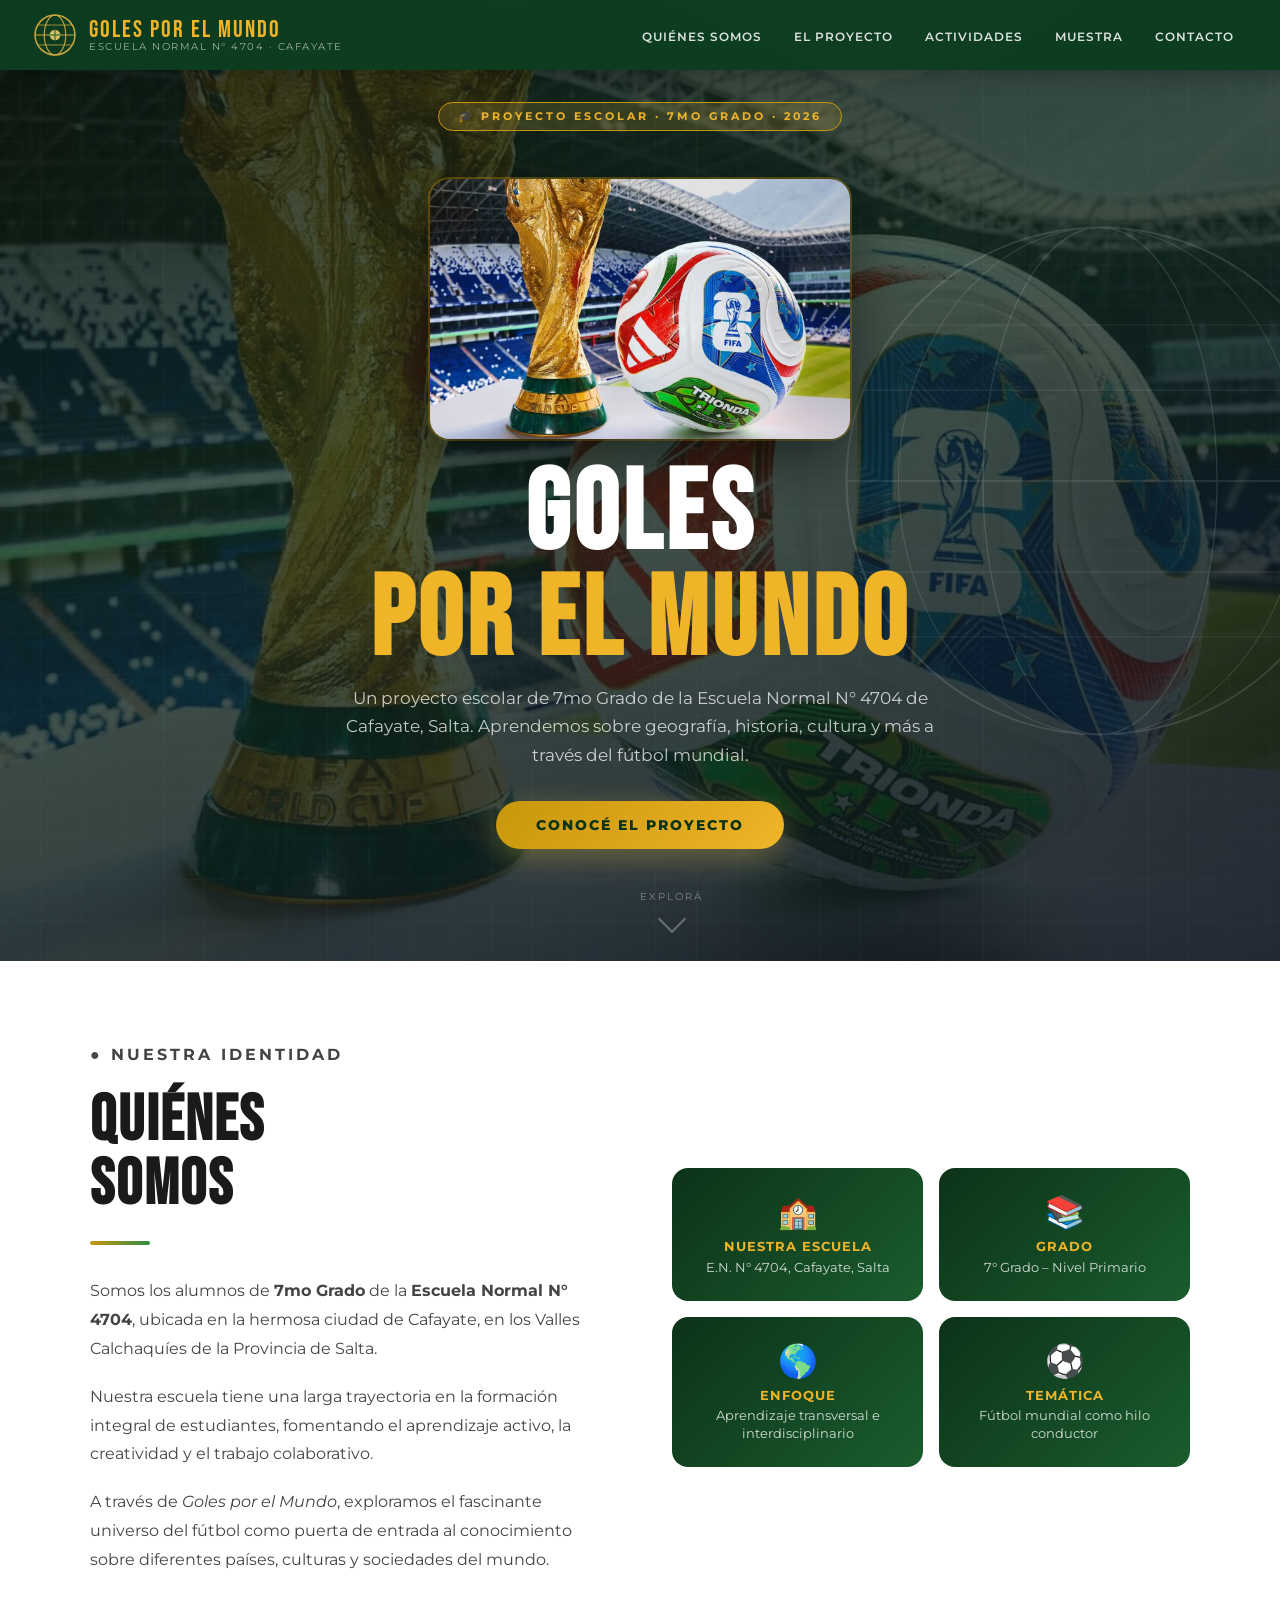
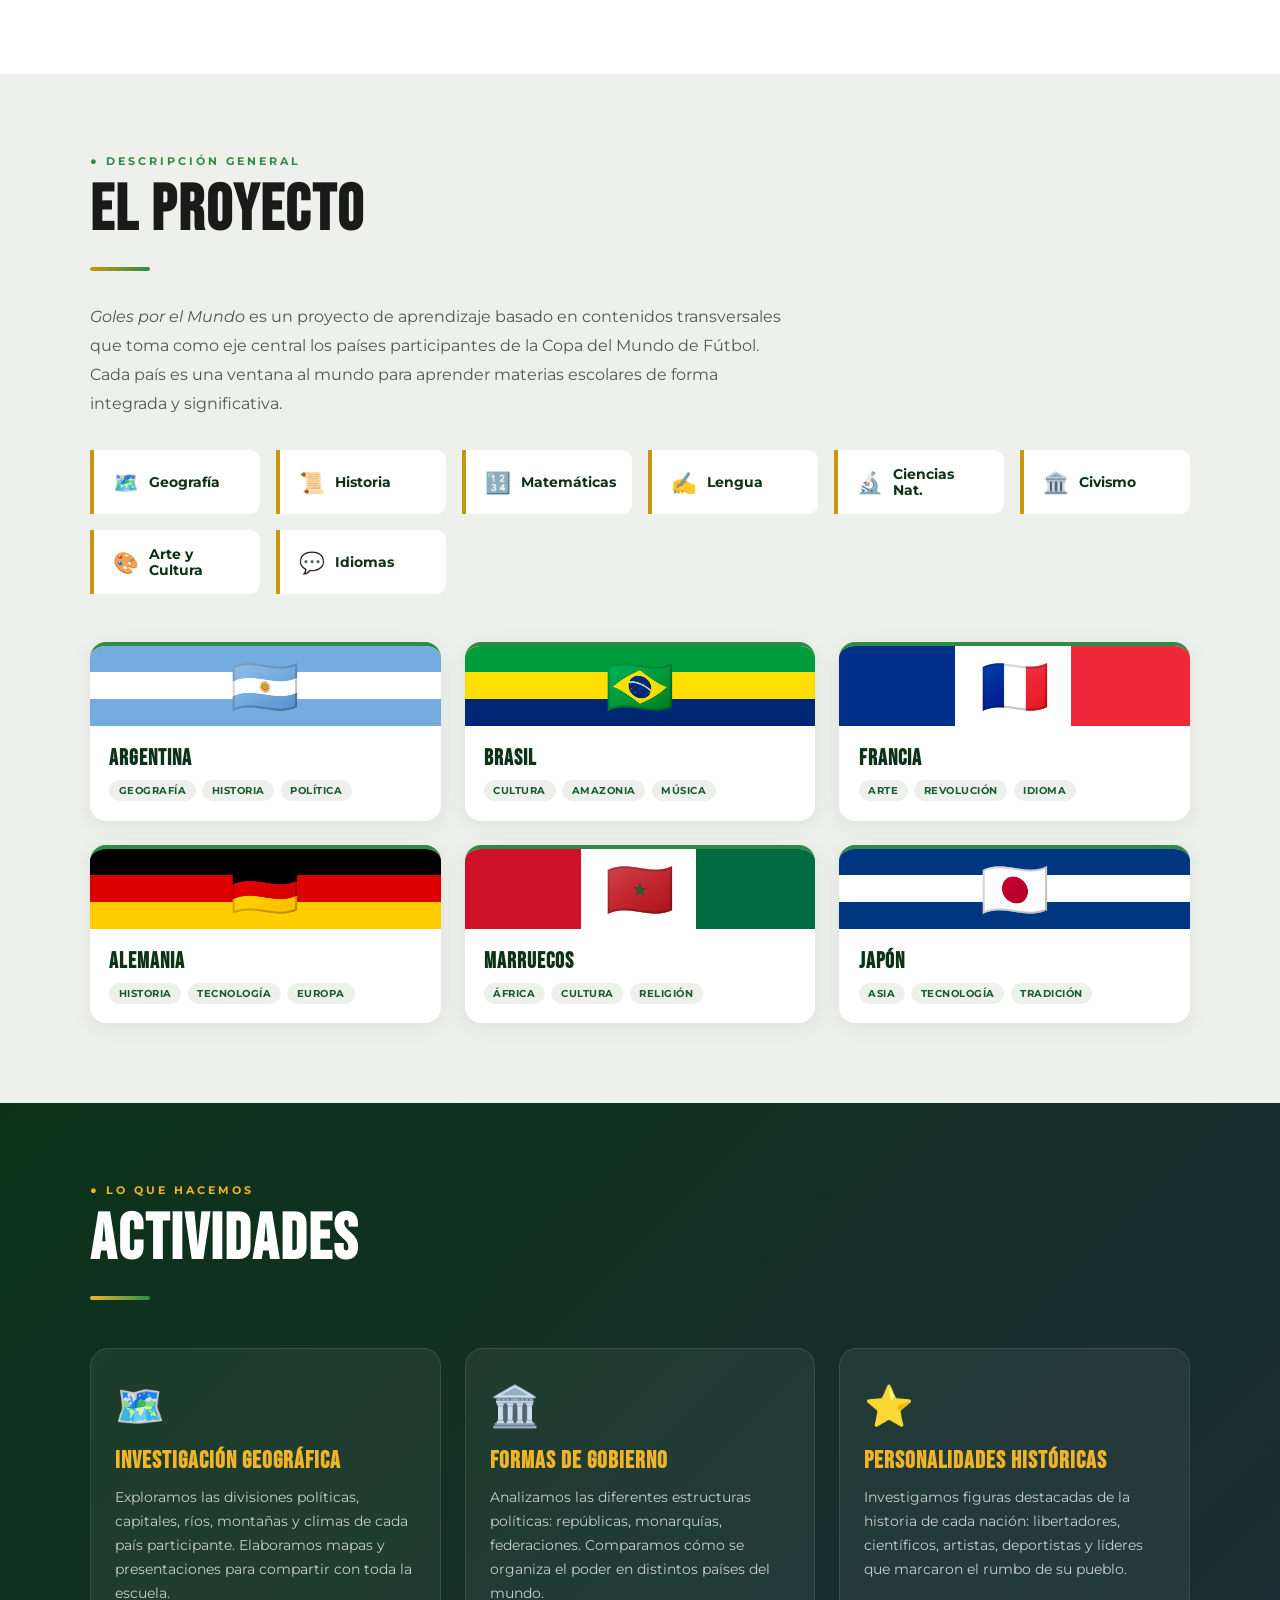
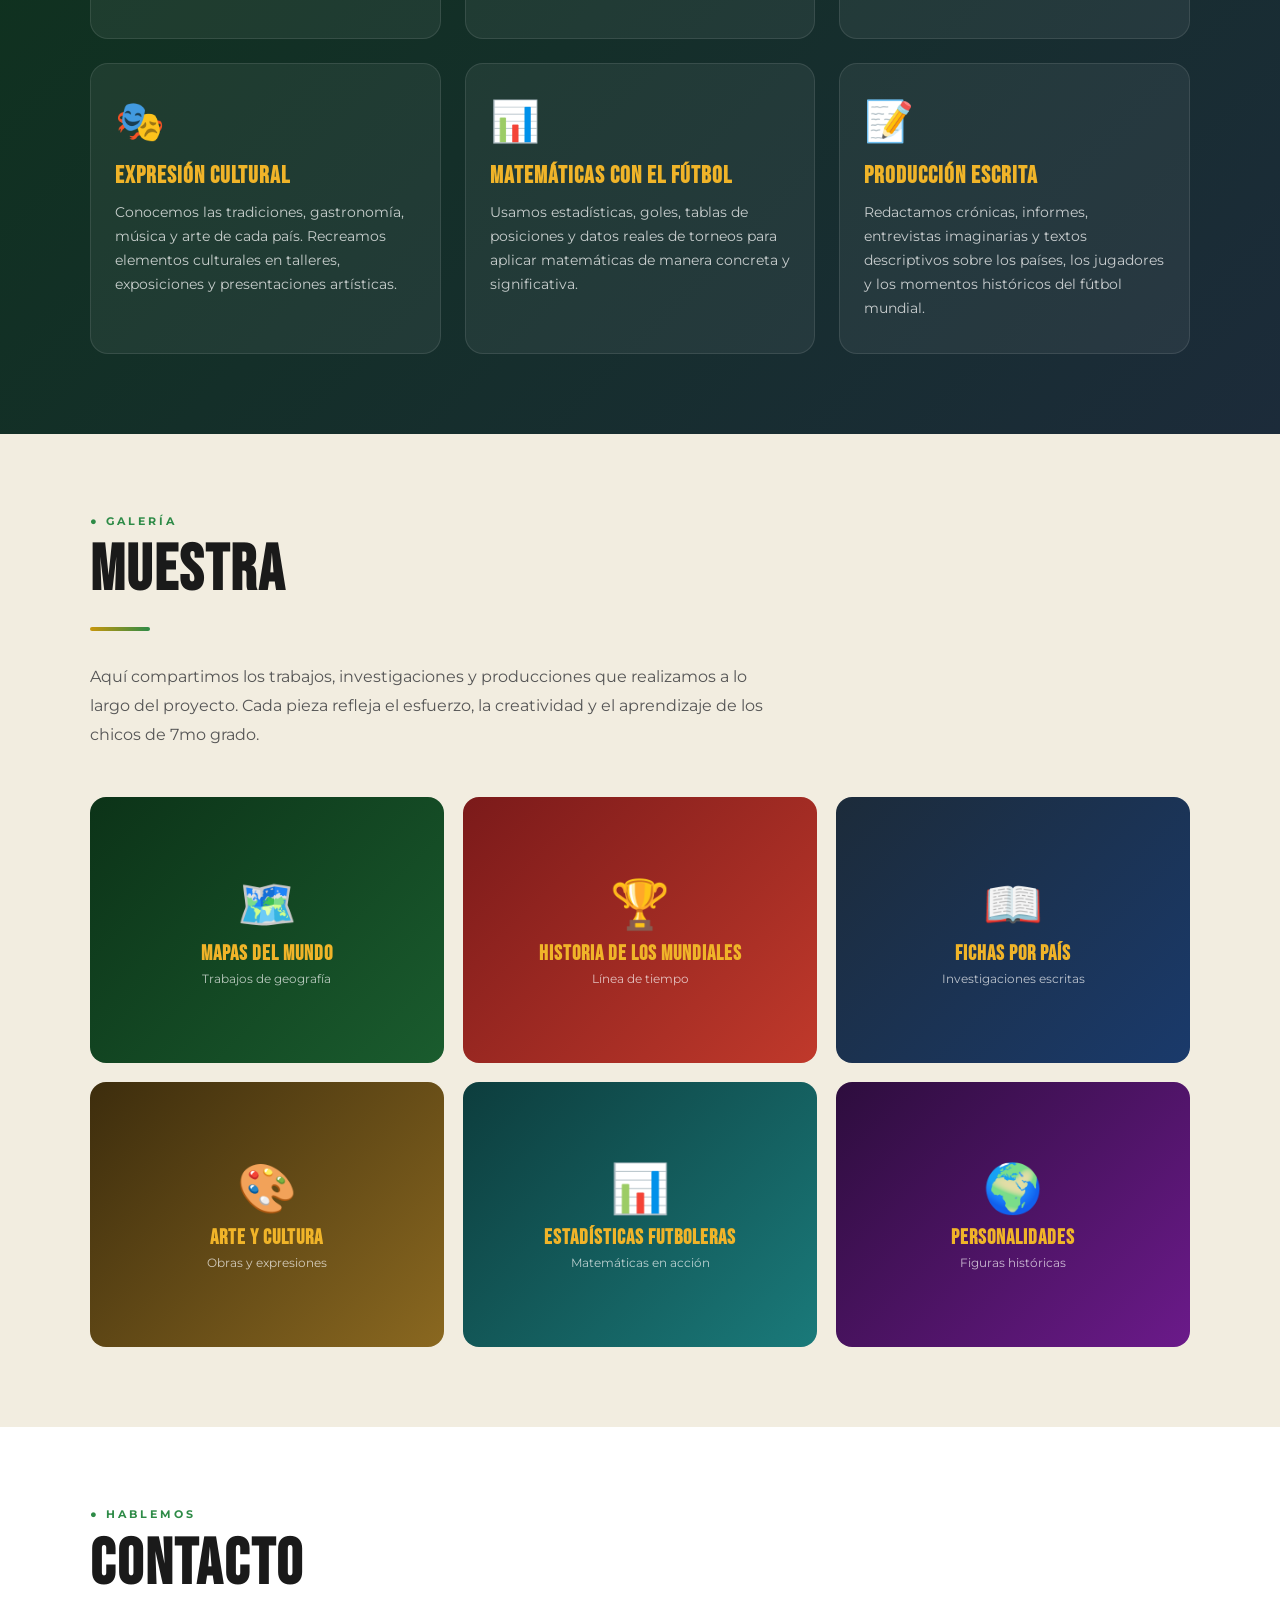
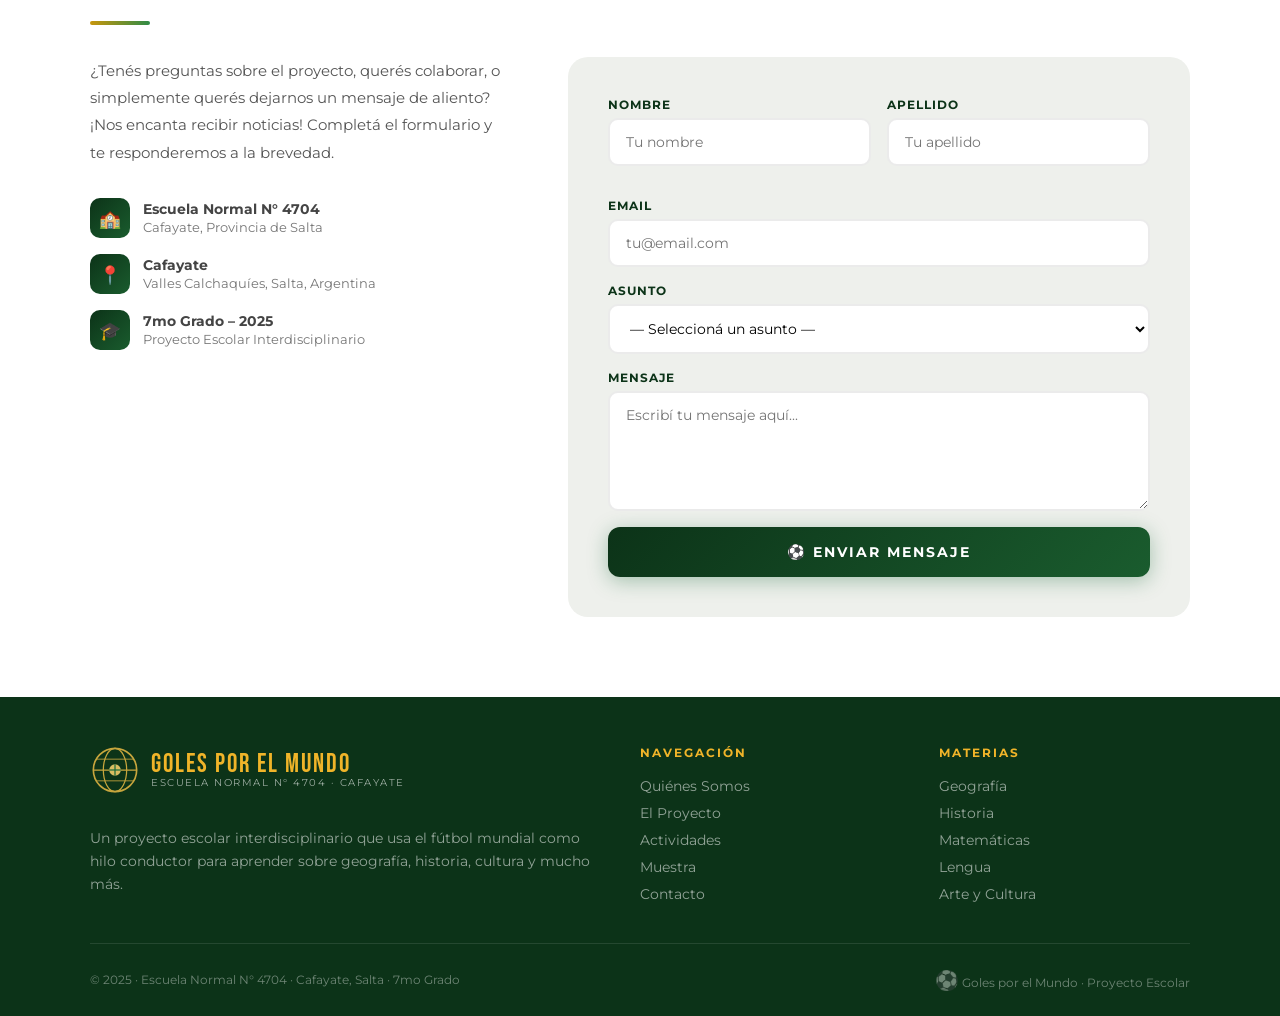
==== index.html @ 6cbb84c2 "index-arreglado" ====
<!DOCTYPE html>
<html lang="es">
<head>
  <meta charset="UTF-8" />
  <meta name="viewport" content="width=device-width, initial-scale=1.0" />
  <title>Goles por el Mundo</title>
  <link href="https://fonts.googleapis.com/css2?family=Bebas+Neue&family=Montserrat:wght@300;400;600;700;900&family=Playfair+Display:ital,wght@0,700;1,600&display=swap" rel="stylesheet" />
  <style>
    :root {
      --verde: #1a5c2e;
      --verde-claro: #2e8b47;
      --verde-oscuro: #0c3318;
      --dorado: #c8960c;
      --dorado-claro: #f0b429;
      --crema: #f2ede0;
      --rojo: #c0392b;
      --azul-oscuro: #1c2b3a;
      --blanco: #ffffff;
      --texto: #1a1a1a;
      --gris: #eef0ec;
    }

    * { margin: 0; padding: 0; box-sizing: border-box; }

    html { scroll-behavior: smooth; }

    body {
      font-family: 'Montserrat', sans-serif;
      color: var(--texto);
      background: var(--crema);
      overflow-x: hidden;
    }

    /* ===== NAVBAR ===== */
    nav {
      position: fixed;
      top: 0; left: 0; right: 0;
      z-index: 1000;
      background: rgba(13, 61, 32, 0.97);
      backdrop-filter: blur(8px);
      padding: 0 2rem;
      display: flex;
      align-items: center;
      justify-content: space-between;
      height: 70px;
      box-shadow: 0 2px 20px rgba(0,0,0,0.3);
    }

    .logo {
      display: flex;
      align-items: center;
      gap: 0.7rem;
      text-decoration: none;
    }

    .logo-icon {
      width: 46px;
      height: 46px;
      position: relative;
      flex-shrink: 0;
    }

    .logo-text {
      display: flex;
      flex-direction: column;
      line-height: 1;
    }

    .logo-text span:first-child {
      font-family: 'Bebas Neue', sans-serif;
      font-size: 1.5rem;
      color: var(--dorado-claro);
      letter-spacing: 2px;
    }

    .logo-text span:last-child {
      font-size: 0.6rem;
      color: rgba(255,255,255,0.6);
      letter-spacing: 1.5px;
      text-transform: uppercase;
    }

    .nav-links {
      display: flex;
      list-style: none;
      gap: 0.2rem;
    }

    .nav-links a {
      text-decoration: none;
      color: rgba(255,255,255,0.85);
      font-size: 0.78rem;
      font-weight: 600;
      letter-spacing: 1px;
      text-transform: uppercase;
      padding: 0.5rem 0.9rem;
      border-radius: 4px;
      transition: all 0.25s;
      position: relative;
    }

    .nav-links a::after {
      content: '';
      position: absolute;
      bottom: 4px; left: 50%; right: 50%;
      height: 2px;
      background: var(--dorado-claro);
      transition: all 0.25s;
    }

    .nav-links a:hover {
      color: var(--dorado-claro);
    }

    .nav-links a:hover::after {
      left: 0.9rem;
      right: 0.9rem;
    }

    /* Hamburger */
    .hamburger {
      display: none;
      flex-direction: column;
      gap: 5px;
      cursor: pointer;
      padding: 5px;
      background: none;
      border: none;
    }

    .hamburger span {
      width: 26px;
      height: 2px;
      background: var(--dorado-claro);
      transition: all 0.3s;
      display: block;
    }

    .hamburger.open span:nth-child(1) { transform: rotate(45deg) translate(5px, 5px); }
    .hamburger.open span:nth-child(2) { opacity: 0; }
    .hamburger.open span:nth-child(3) { transform: rotate(-45deg) translate(5px, -5px); }

    /* Mobile menu */
    .mobile-menu {
      display: none;
      position: fixed;
      top: 70px; left: 0; right: 0;
      background: rgba(10, 50, 25, 0.98);
      padding: 1.5rem 2rem;
      z-index: 999;
      flex-direction: column;
      gap: 0.3rem;
      box-shadow: 0 10px 30px rgba(0,0,0,0.4);
    }

    .mobile-menu.open { display: flex; }

    .mobile-menu a {
      text-decoration: none;
      color: rgba(255,255,255,0.9);
      font-size: 1rem;
      font-weight: 600;
      letter-spacing: 1px;
      text-transform: uppercase;
      padding: 0.9rem 0;
      border-bottom: 1px solid rgba(255,255,255,0.1);
      transition: color 0.2s;
    }

    .mobile-menu a:hover { color: var(--dorado-claro); }

    /* ===== HERO ===== */
    .hero {
      min-height: 100vh;
      background: linear-gradient(160deg, rgba(8,20,12,0.80) 0%, rgba(15,38,22,0.75) 40%, rgba(10,18,30,0.88) 100%), url("[data-uri]") center/cover no-repeat;
      position: relative;
      display: flex;
      align-items: center;
      justify-content: center;
      overflow: hidden;
      padding-top: 70px;
    }

    .hero-bg-pattern {
      position: absolute;
      inset: 0;
      background-image:
        repeating-linear-gradient(0deg, transparent, transparent 40px, rgba(255,255,255,0.02) 40px, rgba(255,255,255,0.02) 41px),
        repeating-linear-gradient(90deg, transparent, transparent 40px, rgba(255,255,255,0.02) 40px, rgba(255,255,255,0.02) 41px);
    }

    /* Globe decorative */
    .globe-deco {
      position: absolute;
      right: -80px;
      top: 50%;
      transform: translateY(-50%);
      width: 520px;
      height: 520px;
      opacity: 0.12;
      animation: spin 40s linear infinite;
    }

    @keyframes spin {
      from { transform: translateY(-50%) rotate(0deg); }
      to { transform: translateY(-50%) rotate(360deg); }
    }

    .hero-content {
      position: relative;
      z-index: 2;
      text-align: center;
      padding: 2rem;
      max-width: 900px;
    }

    .hero-badge {
      display: inline-block;
      background: rgba(200, 166, 61, 0.2);
      border: 1px solid var(--dorado);
      color: var(--dorado-claro);
      font-size: 0.7rem;
      font-weight: 700;
      letter-spacing: 3px;
      text-transform: uppercase;
      padding: 0.4rem 1.2rem;
      border-radius: 50px;
      margin-bottom: 1.5rem;
      animation: fadeInUp 0.8s ease forwards;
    }

    .hero-visual {
      display: flex;
      align-items: center;
      justify-content: center;
      gap: 2rem;
      margin: 1.5rem 0;
      animation: fadeInUp 1s ease 0.2s both;
    }

    .hero-photo {
      width: min(420px, 85vw);
      max-height: 260px;
      object-fit: cover;
      object-position: center 30%;
      border-radius: 20px;
      box-shadow: 0 20px 60px rgba(0,0,0,0.5), 0 0 0 2px rgba(200,150,12,0.4);
      animation: floatTrophy 5s ease-in-out infinite;
    }

    @keyframes floatTrophy {
      0%, 100% { transform: translateY(0); }
      50% { transform: translateY(-10px); }
    }

    .hero h1 {
      font-family: 'Bebas Neue', sans-serif;
      font-size: clamp(3.5rem, 10vw, 7rem);
      color: var(--blanco);
      letter-spacing: 4px;
      line-height: 0.95;
      margin-bottom: 0.5rem;
      animation: fadeInUp 1s ease 0.1s both;
    }

    .hero h1 span {
      color: var(--dorado-claro);
      display: block;
    }

    .hero-subtitle {
      font-size: clamp(0.85rem, 2vw, 1.05rem);
      color: rgba(255,255,255,0.75);
      max-width: 600px;
      margin: 0 auto 2rem;
      line-height: 1.7;
      font-weight: 400;
      animation: fadeInUp 1s ease 0.4s both;
    }

    .hero-cta {
      display: inline-block;
      background: linear-gradient(135deg, var(--dorado), var(--dorado-claro));
      color: var(--verde-oscuro);
      font-weight: 800;
      font-size: 0.85rem;
      letter-spacing: 2px;
      text-transform: uppercase;
      text-decoration: none;
      padding: 1rem 2.5rem;
      border-radius: 50px;
      box-shadow: 0 8px 30px rgba(200,166,61,0.4);
      transition: all 0.3s;
      animation: fadeInUp 1s ease 0.6s both;
    }

    .hero-cta:hover {
      transform: translateY(-3px);
      box-shadow: 0 14px 40px rgba(200,166,61,0.5);
    }

    .scroll-indicator {
      position: absolute;
      bottom: 2rem;
      left: 50%;
      transform: translateX(-50%);
      display: flex;
      flex-direction: column;
      align-items: center;
      gap: 0.4rem;
      color: rgba(255,255,255,0.4);
      font-size: 0.65rem;
      letter-spacing: 2px;
      text-transform: uppercase;
      animation: fadeInUp 1s ease 1s both;
    }

    .scroll-indicator .arrow {
      width: 20px;
      height: 20px;
      border-right: 2px solid rgba(255,255,255,0.3);
      border-bottom: 2px solid rgba(255,255,255,0.3);
      transform: rotate(45deg);
      animation: bounce 2s infinite;
    }

    @keyframes bounce {
      0%, 100% { transform: rotate(45deg) translateY(0); }
      50% { transform: rotate(45deg) translateY(6px); }
    }

    @keyframes fadeInUp {
      from { opacity: 0; transform: translateY(30px); }
      to { opacity: 1; transform: translateY(0); }
    }

    /* ===== SECTIONS ===== */
    section {
      padding: 5rem 2rem;
    }

    .section-inner {
      max-width: 1100px;
      margin: 0 auto;
    }

    .section-tag {
      font-size: 0.7rem;
      font-weight: 700;
      letter-spacing: 3px;
      text-transform: uppercase;
      color: var(--verde-claro);
      margin-bottom: 0.7rem;
    }

    .section-title {
      font-family: 'Bebas Neue', sans-serif;
      font-size: clamp(2.5rem, 6vw, 4rem);
      letter-spacing: 2px;
      line-height: 1;
      margin-bottom: 1.5rem;
    }

    .divider {
      width: 60px;
      height: 4px;
      background: linear-gradient(90deg, var(--dorado), var(--verde-claro));
      border-radius: 2px;
      margin-bottom: 2rem;
    }

    /* ===== QUIENES SOMOS ===== */
    #quienes {
      background: var(--blanco);
    }

    .quienes-grid {
      display: grid;
      grid-template-columns: 1fr 1fr;
      gap: 4rem;
      align-items: center;
    }

    .quienes-text p {
      font-size: 1rem;
      line-height: 1.8;
      color: #444;
      margin-bottom: 1.2rem;
    }

    .quienes-cards {
      display: grid;
      grid-template-columns: 1fr 1fr;
      gap: 1rem;
    }

    .q-card {
      background: linear-gradient(135deg, var(--verde-oscuro), var(--verde));
      color: white;
      border-radius: 16px;
      padding: 1.5rem;
      text-align: center;
      transition: transform 0.3s;
    }

    .q-card:hover { transform: translateY(-5px); }

    .q-card .emoji { font-size: 2rem; margin-bottom: 0.5rem; }
    .q-card h4 {
      font-size: 0.8rem;
      font-weight: 700;
      letter-spacing: 1px;
      text-transform: uppercase;
      color: var(--dorado-claro);
      margin-bottom: 0.3rem;
    }
    .q-card p { font-size: 0.8rem; color: rgba(255,255,255,0.8); line-height: 1.4; }

    /* ===== EL PROYECTO ===== */
    #proyecto {
      background: var(--gris);
    }

    .proyecto-grid {
      display: grid;
      grid-template-columns: repeat(3, 1fr);
      gap: 1.5rem;
      margin-top: 3rem;
    }

    .pais-card {
      background: var(--blanco);
      border-radius: 16px;
      overflow: hidden;
      box-shadow: 0 4px 20px rgba(0,0,0,0.07);
      transition: all 0.3s;
      border-top: 4px solid var(--verde-claro);
    }

    .pais-card:hover {
      transform: translateY(-6px);
      box-shadow: 0 12px 40px rgba(0,0,0,0.13);
    }

    .pais-flag {
      width: 100%;
      height: 80px;
      display: flex;
      align-items: center;
      justify-content: center;
      font-size: 3.5rem;
    }

    .pais-body {
      padding: 1.2rem;
    }

    .pais-body h3 {
      font-family: 'Bebas Neue', sans-serif;
      font-size: 1.4rem;
      letter-spacing: 1px;
      color: var(--verde-oscuro);
      margin-bottom: 0.5rem;
    }

    .pais-tags {
      display: flex;
      flex-wrap: wrap;
      gap: 0.4rem;
    }

    .pais-tag {
      background: var(--gris);
      color: var(--verde);
      font-size: 0.65rem;
      font-weight: 700;
      letter-spacing: 0.5px;
      text-transform: uppercase;
      padding: 0.25rem 0.6rem;
      border-radius: 50px;
    }

    .proyecto-desc {
      max-width: 700px;
      font-size: 1rem;
      line-height: 1.8;
      color: #555;
      margin-bottom: 0.5rem;
    }

    .materias-grid {
      display: grid;
      grid-template-columns: repeat(auto-fit, minmax(150px, 1fr));
      gap: 1rem;
      margin-top: 2rem;
    }

    .materia-item {
      background: var(--blanco);
      border-left: 4px solid var(--dorado);
      padding: 1rem 1.2rem;
      border-radius: 0 10px 10px 0;
      font-size: 0.85rem;
      font-weight: 700;
      color: var(--verde-oscuro);
      display: flex;
      align-items: center;
      gap: 0.6rem;
    }

    .materia-item .icon { font-size: 1.3rem; }

    /* ===== ACTIVIDADES ===== */
    #actividades {
      background: linear-gradient(135deg, var(--verde-oscuro) 0%, var(--azul-oscuro) 100%);
      color: white;
    }

    #actividades .section-title { color: white; }
    #actividades .section-tag { color: var(--dorado-claro); }
    #actividades .divider { background: linear-gradient(90deg, var(--dorado-claro), var(--verde-claro)); }

    .actividades-grid {
      display: grid;
      grid-template-columns: repeat(auto-fit, minmax(260px, 1fr));
      gap: 1.5rem;
      margin-top: 3rem;
    }

    .act-card {
      background: rgba(255,255,255,0.06);
      border: 1px solid rgba(255,255,255,0.1);
      border-radius: 18px;
      padding: 2rem 1.5rem;
      transition: all 0.3s;
      position: relative;
      overflow: hidden;
    }

    .act-card::before {
      content: '';
      position: absolute;
      top: 0; left: 0; right: 0;
      height: 3px;
      background: linear-gradient(90deg, var(--dorado), var(--verde-claro));
      opacity: 0;
      transition: opacity 0.3s;
    }

    .act-card:hover { transform: translateY(-5px); background: rgba(255,255,255,0.1); }
    .act-card:hover::before { opacity: 1; }

    .act-icon {
      font-size: 2.5rem;
      margin-bottom: 1rem;
    }

    .act-card h3 {
      font-family: 'Bebas Neue', sans-serif;
      font-size: 1.5rem;
      letter-spacing: 1px;
      color: var(--dorado-claro);
      margin-bottom: 0.7rem;
    }

    .act-card p {
      font-size: 0.88rem;
      color: rgba(255,255,255,0.75);
      line-height: 1.7;
    }

    /* ===== MUESTRA ===== */
    #muestra {
      background: var(--crema);
    }

    .muestra-desc {
      max-width: 700px;
      font-size: 1rem;
      color: #555;
      line-height: 1.8;
      margin-bottom: 3rem;
    }

    .muestra-grid {
      display: grid;
      grid-template-columns: repeat(3, 1fr);
      gap: 1.2rem;
    }

    .muestra-item {
      border-radius: 16px;
      overflow: hidden;
      aspect-ratio: 4/3;
      position: relative;
      background: linear-gradient(135deg, var(--verde-oscuro), var(--verde));
      display: flex;
      align-items: center;
      justify-content: center;
      cursor: pointer;
      transition: all 0.3s;
    }

    .muestra-item:hover { transform: scale(1.03); }

    .muestra-item:hover .muestra-overlay { opacity: 1; }

    .muestra-content {
      text-align: center;
      color: white;
      padding: 1rem;
    }

    .muestra-content .big-emoji { font-size: 3rem; margin-bottom: 0.5rem; }
    .muestra-content h4 {
      font-family: 'Bebas Neue', sans-serif;
      font-size: 1.3rem;
      letter-spacing: 1px;
      color: var(--dorado-claro);
    }
    .muestra-content p { font-size: 0.75rem; color: rgba(255,255,255,0.7); margin-top: 0.3rem; }

    .muestra-item:nth-child(2) { background: linear-gradient(135deg, #7b1a1a, var(--rojo)); }
    .muestra-item:nth-child(3) { background: linear-gradient(135deg, var(--azul-oscuro), #1a3a6b); }
    .muestra-item:nth-child(4) { background: linear-gradient(135deg, #3d2d0d, #8a6820); }
    .muestra-item:nth-child(5) { background: linear-gradient(135deg, #0d3d3d, #1a7a7a); }
    .muestra-item:nth-child(6) { background: linear-gradient(135deg, #2d0d3d, #6b1a8a); }

    .muestra-overlay {
      position: absolute;
      inset: 0;
      background: rgba(200,166,61,0.15);
      opacity: 0;
      transition: opacity 0.3s;
      border: 3px solid var(--dorado);
      border-radius: 16px;
    }

    /* ===== CONTACTO ===== */
    #contacto {
      background: var(--blanco);
    }

    .contacto-grid {
      display: grid;
      grid-template-columns: 1fr 1.5fr;
      gap: 4rem;
      align-items: start;
    }

    .contacto-info p {
      font-size: 0.95rem;
      color: #555;
      line-height: 1.8;
      margin-bottom: 2rem;
    }

    .contact-details {
      display: flex;
      flex-direction: column;
      gap: 1rem;
    }

    .c-detail {
      display: flex;
      align-items: center;
      gap: 0.8rem;
      font-size: 0.9rem;
      color: #444;
    }

    .c-detail .icon-box {
      width: 40px;
      height: 40px;
      background: linear-gradient(135deg, var(--verde-oscuro), var(--verde));
      border-radius: 10px;
      display: flex;
      align-items: center;
      justify-content: center;
      font-size: 1.1rem;
      flex-shrink: 0;
    }

    .contacto-form {
      background: var(--gris);
      border-radius: 20px;
      padding: 2.5rem;
    }

    .form-row {
      display: grid;
      grid-template-columns: 1fr 1fr;
      gap: 1rem;
      margin-bottom: 1rem;
    }

    .form-group {
      display: flex;
      flex-direction: column;
      gap: 0.4rem;
      margin-bottom: 1rem;
    }

    .form-group label {
      font-size: 0.75rem;
      font-weight: 700;
      letter-spacing: 1px;
      text-transform: uppercase;
      color: var(--verde-oscuro);
    }

    .form-group input,
    .form-group select,
    .form-group textarea {
      padding: 0.8rem 1rem;
      border: 2px solid rgba(0,0,0,0.08);
      border-radius: 10px;
      font-family: 'Montserrat', sans-serif;
      font-size: 0.9rem;
      background: white;
      transition: border-color 0.3s;
      outline: none;
    }

    .form-group input:focus,
    .form-group select:focus,
    .form-group textarea:focus {
      border-color: var(--verde-claro);
    }

    .form-group textarea { resize: vertical; min-height: 120px; }

    .btn-enviar {
      width: 100%;
      padding: 1rem;
      background: linear-gradient(135deg, var(--verde-oscuro), var(--verde));
      color: white;
      font-family: 'Montserrat', sans-serif;
      font-size: 0.9rem;
      font-weight: 700;
      letter-spacing: 2px;
      text-transform: uppercase;
      border: none;
      border-radius: 12px;
      cursor: pointer;
      transition: all 0.3s;
      box-shadow: 0 4px 20px rgba(26,107,58,0.35);
    }

    .btn-enviar:hover {
      transform: translateY(-2px);
      box-shadow: 0 8px 30px rgba(26,107,58,0.45);
    }

    .success-msg {
      display: none;
      text-align: center;
      color: var(--verde);
      font-weight: 700;
      font-size: 0.9rem;
      margin-top: 1rem;
      padding: 0.8rem;
      background: rgba(26,107,58,0.1);
      border-radius: 8px;
    }

    /* ===== FOOTER ===== */
    footer {
      background: var(--verde-oscuro);
      color: rgba(255,255,255,0.7);
      padding: 3rem 2rem 1.5rem;
    }

    .footer-inner {
      max-width: 1100px;
      margin: 0 auto;
    }

    .footer-top {
      display: grid;
      grid-template-columns: 2fr 1fr 1fr;
      gap: 3rem;
      padding-bottom: 2rem;
      border-bottom: 1px solid rgba(255,255,255,0.1);
      margin-bottom: 1.5rem;
    }

    .footer-brand .logo-icon { width: 50px; height: 50px; }
    .footer-brand .logo-text span:first-child { font-size: 1.6rem; }

    .footer-brand p {
      font-size: 0.85rem;
      line-height: 1.7;
      margin-top: 1rem;
      color: rgba(255,255,255,0.55);
    }

    .footer-col h4 {
      font-size: 0.75rem;
      font-weight: 700;
      letter-spacing: 2px;
      text-transform: uppercase;
      color: var(--dorado-claro);
      margin-bottom: 1rem;
    }

    .footer-col ul { list-style: none; }
    .footer-col ul li { margin-bottom: 0.5rem; }
    .footer-col ul li a {
      text-decoration: none;
      color: rgba(255,255,255,0.55);
      font-size: 0.85rem;
      transition: color 0.2s;
    }
    .footer-col ul li a:hover { color: var(--dorado-claro); }

    .footer-bottom {
      display: flex;
      justify-content: space-between;
      align-items: center;
      flex-wrap: wrap;
      gap: 0.5rem;
    }

    .footer-bottom p { font-size: 0.78rem; color: rgba(255,255,255,0.4); }

    .copa-emoji { font-size: 1.2rem; }

    /* ===== RESPONSIVE ===== */
    @media (max-width: 768px) {
      .nav-links { display: none; }
      .hamburger { display: flex; }

      .quienes-grid,
      .contacto-grid,
      .footer-top { grid-template-columns: 1fr; gap: 2rem; }

      .quienes-cards { grid-template-columns: 1fr 1fr; }

      .proyecto-grid { grid-template-columns: 1fr 1fr; }

      .muestra-grid { grid-template-columns: 1fr 1fr; }

      .form-row { grid-template-columns: 1fr; }

      .hero-visual { gap: 1rem; }
      .trophy-svg, .globe-svg { width: 80px; }

      .globe-deco { display: none; }

      section { padding: 3.5rem 1.5rem; }
      .contacto-form { padding: 1.8rem; }
    }

    @media (max-width: 480px) {
      .proyecto-grid,
      .muestra-grid { grid-template-columns: 1fr; }
      .quienes-cards { grid-template-columns: 1fr; }
      nav { padding: 0 1rem; }
    }
  </style>
</head>
<body>

<!-- ===== NAVBAR ===== -->
<nav>
  <a href="#" class="logo">
    <svg class="logo-icon" viewBox="0 0 60 60" fill="none" xmlns="http://www.w3.org/2000/svg">
      <!-- Globe -->
      <circle cx="30" cy="30" r="26" stroke="#c8a63d" stroke-width="2" fill="none"/>
      <ellipse cx="30" cy="30" rx="14" ry="26" stroke="#c8a63d" stroke-width="1.5" fill="none"/>
      <line x1="4" y1="30" x2="56" y2="30" stroke="#c8a63d" stroke-width="1.5"/>
      <line x1="8" y1="17" x2="52" y2="17" stroke="#c8a63d" stroke-width="1"/>
      <line x1="8" y1="43" x2="52" y2="43" stroke="#c8a63d" stroke-width="1"/>
      <!-- Soccer ball pattern on globe -->
      <circle cx="30" cy="30" r="7" fill="#f0cc6a" opacity="0.9"/>
      <line x1="30" y1="23" x2="30" y2="37" stroke="#1a6b3a" stroke-width="1.5"/>
      <line x1="23" y1="30" x2="37" y2="30" stroke="#1a6b3a" stroke-width="1.5"/>
    </svg>
    <div class="logo-text">
      <span>Goles por el Mundo</span>
      <span>Escuela Normal N° 4704 · Cafayate</span>
    </div>
  </a>

  <ul class="nav-links">
    <li><a href="#quienes">Quiénes Somos</a></li>
    <li><a href="#proyecto">El Proyecto</a></li>
    <li><a href="#actividades">Actividades</a></li>
    <li><a href="#muestra">Muestra</a></li>
    <li><a href="#contacto">Contacto</a></li>
  </ul>

  <button class="hamburger" id="hamburger" aria-label="Menú">
    <span></span><span></span><span></span>
  </button>
</nav>

<div class="mobile-menu" id="mobileMenu">
  <a href="#quienes" onclick="closeMobile()">Quiénes Somos</a>
  <a href="#proyecto" onclick="closeMobile()">El Proyecto</a>
  <a href="#actividades" onclick="closeMobile()">Actividades</a>
  <a href="#muestra" onclick="closeMobile()">Muestra</a>
  <a href="#contacto" onclick="closeMobile()">Contacto</a>
</div>

<!-- ===== HERO ===== -->
<section class="hero" id="inicio">
  <div class="hero-bg-pattern"></div>

  <!-- Decorative large globe -->
  <svg class="globe-deco" viewBox="0 0 400 400" xmlns="http://www.w3.org/2000/svg">
    <circle cx="200" cy="200" r="195" stroke="white" stroke-width="1.5" fill="none"/>
    <ellipse cx="200" cy="200" rx="90" ry="195" stroke="white" stroke-width="1" fill="none"/>
    <ellipse cx="200" cy="200" rx="155" ry="195" stroke="white" stroke-width="0.8" fill="none"/>
    <line x1="5" y1="200" x2="395" y2="200" stroke="white" stroke-width="1"/>
    <line x1="15" y1="130" x2="385" y2="130" stroke="white" stroke-width="0.7"/>
    <line x1="15" y1="270" x2="385" y2="270" stroke="white" stroke-width="0.7"/>
    <line x1="40" y1="80" x2="360" y2="80" stroke="white" stroke-width="0.5"/>
    <line x1="40" y1="320" x2="360" y2="320" stroke="white" stroke-width="0.5"/>
  </svg>

  <div class="hero-content">
    <div class="hero-badge">🎓 Proyecto Escolar · 7mo Grado · 2026</div>

    <div class="hero-visual">
      <img src="[data-uri]" alt="Copa del Mundo FIFA" class="hero-photo" />
    </div>

    <h1>GOLES<span>POR EL MUNDO</span></h1>
    <p class="hero-subtitle">
      Un proyecto escolar de 7mo Grado de la Escuela Normal N° 4704 de Cafayate, Salta. Aprendemos sobre geografía, historia, cultura y más a través del fútbol mundial.
    </p>
    <a href="#proyecto" class="hero-cta">Conocé el Proyecto</a>
  </div>

  <div class="scroll-indicator">
    <span>Explorá</span>
    <div class="arrow"></div>
  </div>
</section>

<!-- ===== QUIÉNES SOMOS ===== -->
<section id="quienes">
  <div class="section-inner">
    <div class="quienes-grid">
      <div class="quienes-text">
        <p class="section-tag">● Nuestra Identidad</p>
        <h2 class="section-title">Quiénes<br>Somos</h2>
        <div class="divider"></div>
        <p>
          Somos los alumnos de <strong>7mo Grado</strong> de la <strong>Escuela Normal N° 4704</strong>, ubicada en la hermosa ciudad de Cafayate, en los Valles Calchaquíes de la Provincia de Salta.
        </p>
        <p>
          Nuestra escuela tiene una larga trayectoria en la formación integral de estudiantes, fomentando el aprendizaje activo, la creatividad y el trabajo colaborativo.
        </p>
        <p>
          A través de <em>Goles por el Mundo</em>, exploramos el fascinante universo del fútbol como puerta de entrada al conocimiento sobre diferentes países, culturas y sociedades del mundo.
        </p>
      </div>
      <div class="quienes-cards">
        <div class="q-card">
          <div class="emoji">🏫</div>
          <h4>Nuestra Escuela</h4>
          <p>E.N. N° 4704, Cafayate, Salta</p>
        </div>
        <div class="q-card">
          <div class="emoji">📚</div>
          <h4>Grado</h4>
          <p>7° Grado – Nivel Primario</p>
        </div>
        <div class="q-card">
          <div class="emoji">🌎</div>
          <h4>Enfoque</h4>
          <p>Aprendizaje transversal e interdisciplinario</p>
        </div>
        <div class="q-card">
          <div class="emoji">⚽</div>
          <h4>Temática</h4>
          <p>Fútbol mundial como hilo conductor</p>
        </div>
      </div>
    </div>
  </div>
</section>

<!-- ===== EL PROYECTO ===== -->
<section id="proyecto">
  <div class="section-inner">
    <p class="section-tag">● Descripción General</p>
    <h2 class="section-title">El Proyecto</h2>
    <div class="divider"></div>
    <p class="proyecto-desc">
      <em>Goles por el Mundo</em> es un proyecto de aprendizaje basado en contenidos transversales que toma como eje central los países participantes de la Copa del Mundo de Fútbol. Cada país es una ventana al mundo para aprender materias escolares de forma integrada y significativa.
    </p>

    <div class="materias-grid">
      <div class="materia-item"><span class="icon">🗺️</span> Geografía</div>
      <div class="materia-item"><span class="icon">📜</span> Historia</div>
      <div class="materia-item"><span class="icon">🔢</span> Matemáticas</div>
      <div class="materia-item"><span class="icon">✍️</span> Lengua</div>
      <div class="materia-item"><span class="icon">🔬</span> Ciencias Nat.</div>
      <div class="materia-item"><span class="icon">🏛️</span> Civismo</div>
      <div class="materia-item"><span class="icon">🎨</span> Arte y Cultura</div>
      <div class="materia-item"><span class="icon">💬</span> Idiomas</div>
    </div>

    <div class="proyecto-grid">
      <div class="pais-card">
        <div class="pais-flag" style="background: linear-gradient(180deg,#74acdf 33%,#fff 33%,#fff 66%,#74acdf 66%);">🇦🇷</div>
        <div class="pais-body">
          <h3>Argentina</h3>
          <div class="pais-tags">
            <span class="pais-tag">Geografía</span>
            <span class="pais-tag">Historia</span>
            <span class="pais-tag">Política</span>
          </div>
        </div>
      </div>
      <div class="pais-card">
        <div class="pais-flag" style="background: linear-gradient(180deg,#009c3b 33%,#fedf00 33%,#fedf00 66%,#002776 66%);">🇧🇷</div>
        <div class="pais-body">
          <h3>Brasil</h3>
          <div class="pais-tags">
            <span class="pais-tag">Cultura</span>
            <span class="pais-tag">Amazonia</span>
            <span class="pais-tag">Música</span>
          </div>
        </div>
      </div>
      <div class="pais-card">
        <div class="pais-flag" style="background: linear-gradient(90deg,#003087 33%,#fff 33%,#fff 66%,#ed2939 66%);">🇫🇷</div>
        <div class="pais-body">
          <h3>Francia</h3>
          <div class="pais-tags">
            <span class="pais-tag">Arte</span>
            <span class="pais-tag">Revolución</span>
            <span class="pais-tag">Idioma</span>
          </div>
        </div>
      </div>
      <div class="pais-card">
        <div class="pais-flag" style="background: linear-gradient(180deg,#000 33%,#dd0000 33%,#dd0000 66%,#ffce00 66%);">🇩🇪</div>
        <div class="pais-body">
          <h3>Alemania</h3>
          <div class="pais-tags">
            <span class="pais-tag">Historia</span>
            <span class="pais-tag">Tecnología</span>
            <span class="pais-tag">Europa</span>
          </div>
        </div>
      </div>
      <div class="pais-card">
        <div class="pais-flag" style="background: linear-gradient(90deg,#ce1126 33%,#fff 33%,#fff 66%,#006b3f 66%);">🇲🇦</div>
        <div class="pais-body">
          <h3>Marruecos</h3>
          <div class="pais-tags">
            <span class="pais-tag">África</span>
            <span class="pais-tag">Cultura</span>
            <span class="pais-tag">Religión</span>
          </div>
        </div>
      </div>
      <div class="pais-card">
        <div class="pais-flag" style="background: linear-gradient(180deg,#003580 33%,#fff 33%,#fff 66%,#003580 66%);">🇯🇵</div>
        <div class="pais-body">
          <h3>Japón</h3>
          <div class="pais-tags">
            <span class="pais-tag">Asia</span>
            <span class="pais-tag">Tecnología</span>
            <span class="pais-tag">Tradición</span>
          </div>
        </div>
      </div>
    </div>
  </div>
</section>

<!-- ===== ACTIVIDADES ===== -->
<section id="actividades">
  <div class="section-inner">
    <p class="section-tag">● Lo Que Hacemos</p>
    <h2 class="section-title">Actividades</h2>
    <div class="divider"></div>

    <div class="actividades-grid">
      <div class="act-card">
        <div class="act-icon">🗺️</div>
        <h3>Investigación Geográfica</h3>
        <p>Exploramos las divisiones políticas, capitales, ríos, montañas y climas de cada país participante. Elaboramos mapas y presentaciones para compartir con toda la escuela.</p>
      </div>
      <div class="act-card">
        <div class="act-icon">🏛️</div>
        <h3>Formas de Gobierno</h3>
        <p>Analizamos las diferentes estructuras políticas: repúblicas, monarquías, federaciones. Comparamos cómo se organiza el poder en distintos países del mundo.</p>
      </div>
      <div class="act-card">
        <div class="act-icon">⭐</div>
        <h3>Personalidades Históricas</h3>
        <p>Investigamos figuras destacadas de la historia de cada nación: libertadores, científicos, artistas, deportistas y líderes que marcaron el rumbo de su pueblo.</p>
      </div>
      <div class="act-card">
        <div class="act-icon">🎭</div>
        <h3>Expresión Cultural</h3>
        <p>Conocemos las tradiciones, gastronomía, música y arte de cada país. Recreamos elementos culturales en talleres, exposiciones y presentaciones artísticas.</p>
      </div>
      <div class="act-card">
        <div class="act-icon">📊</div>
        <h3>Matemáticas con el Fútbol</h3>
        <p>Usamos estadísticas, goles, tablas de posiciones y datos reales de torneos para aplicar matemáticas de manera concreta y significativa.</p>
      </div>
      <div class="act-card">
        <div class="act-icon">📝</div>
        <h3>Producción Escrita</h3>
        <p>Redactamos crónicas, informes, entrevistas imaginarias y textos descriptivos sobre los países, los jugadores y los momentos históricos del fútbol mundial.</p>
      </div>
    </div>
  </div>
</section>

<!-- ===== MUESTRA ===== -->
<section id="muestra">
  <div class="section-inner">
    <p class="section-tag">● Galería</p>
    <h2 class="section-title">Muestra</h2>
    <div class="divider"></div>
    <p class="muestra-desc">
      Aquí compartimos los trabajos, investigaciones y producciones que realizamos a lo largo del proyecto. Cada pieza refleja el esfuerzo, la creatividad y el aprendizaje de los chicos de 7mo grado.
    </p>

    <div class="muestra-grid">
      <div class="muestra-item">
        <div class="muestra-content">
          <div class="big-emoji">🗺️</div>
          <h4>Mapas del Mundo</h4>
          <p>Trabajos de geografía</p>
        </div>
        <div class="muestra-overlay"></div>
      </div>
      <div class="muestra-item">
        <div class="muestra-content">
          <div class="big-emoji">🏆</div>
          <h4>Historia de los Mundiales</h4>
          <p>Línea de tiempo</p>
        </div>
        <div class="muestra-overlay"></div>
      </div>
      <div class="muestra-item">
        <div class="muestra-content">
          <div class="big-emoji">📖</div>
          <h4>Fichas por País</h4>
          <p>Investigaciones escritas</p>
        </div>
        <div class="muestra-overlay"></div>
      </div>
      <div class="muestra-item">
        <div class="muestra-content">
          <div class="big-emoji">🎨</div>
          <h4>Arte y Cultura</h4>
          <p>Obras y expresiones</p>
        </div>
        <div class="muestra-overlay"></div>
      </div>
      <div class="muestra-item">
        <div class="muestra-content">
          <div class="big-emoji">📊</div>
          <h4>Estadísticas Futboleras</h4>
          <p>Matemáticas en acción</p>
        </div>
        <div class="muestra-overlay"></div>
      </div>
      <div class="muestra-item">
        <div class="muestra-content">
          <div class="big-emoji">🌍</div>
          <h4>Personalidades</h4>
          <p>Figuras históricas</p>
        </div>
        <div class="muestra-overlay"></div>
      </div>
    </div>
  </div>
</section>

<!-- ===== CONTACTO ===== -->
<section id="contacto">
  <div class="section-inner">
    <p class="section-tag">● Hablemos</p>
    <h2 class="section-title">Contacto</h2>
    <div class="divider"></div>

    <div class="contacto-grid">
      <div class="contacto-info">
        <p>
          ¿Tenés preguntas sobre el proyecto, querés colaborar, o simplemente querés dejarnos un mensaje de aliento? ¡Nos encanta recibir noticias! Completá el formulario y te responderemos a la brevedad.
        </p>
        <div class="contact-details">
          <div class="c-detail">
            <div class="icon-box">🏫</div>
            <div>
              <strong>Escuela Normal N° 4704</strong><br>
              <span style="font-size:0.82rem;color:#777">Cafayate, Provincia de Salta</span>
            </div>
          </div>
          <div class="c-detail">
            <div class="icon-box">📍</div>
            <div>
              <strong>Cafayate</strong><br>
              <span style="font-size:0.82rem;color:#777">Valles Calchaquíes, Salta, Argentina</span>
            </div>
          </div>
          <div class="c-detail">
            <div class="icon-box">🎓</div>
            <div>
              <strong>7mo Grado – 2025</strong><br>
              <span style="font-size:0.82rem;color:#777">Proyecto Escolar Interdisciplinario</span>
            </div>
          </div>
        </div>
      </div>

      <div class="contacto-form">
        <div class="form-row">
          <div class="form-group">
            <label>Nombre</label>
            <input type="text" placeholder="Tu nombre" id="nombre"/>
          </div>
          <div class="form-group">
            <label>Apellido</label>
            <input type="text" placeholder="Tu apellido" id="apellido"/>
          </div>
        </div>
        <div class="form-group">
          <label>Email</label>
          <input type="email" placeholder="tu@email.com" id="email"/>
        </div>
        <div class="form-group">
          <label>Asunto</label>
          <select id="asunto">
            <option value="">— Seleccioná un asunto —</option>
            <option>Consulta sobre el proyecto</option>
            <option>Quiero colaborar</option>
            <option>Mensaje para los alumnos</option>
            <option>Prensa y medios</option>
            <option>Otro</option>
          </select>
        </div>
        <div class="form-group">
          <label>Mensaje</label>
          <textarea placeholder="Escribí tu mensaje aquí..." id="mensaje"></textarea>
        </div>
        <button class="btn-enviar" onclick="enviarMensaje()">⚽ Enviar Mensaje</button>
        <div class="success-msg" id="successMsg">
          ✅ ¡Mensaje recibido! Te responderemos pronto. ¡Gracias!
        </div>
      </div>
    </div>
  </div>
</section>

<!-- ===== FOOTER ===== -->
<footer>
  <div class="footer-inner">
    <div class="footer-top">
      <div class="footer-brand">
        <a href="#" class="logo" style="margin-bottom:1rem;display:inline-flex;">
          <svg class="logo-icon" viewBox="0 0 60 60" fill="none">
            <circle cx="30" cy="30" r="26" stroke="#c8a63d" stroke-width="2" fill="none"/>
            <ellipse cx="30" cy="30" rx="14" ry="26" stroke="#c8a63d" stroke-width="1.5" fill="none"/>
            <line x1="4" y1="30" x2="56" y2="30" stroke="#c8a63d" stroke-width="1.5"/>
            <line x1="8" y1="17" x2="52" y2="17" stroke="#c8a63d" stroke-width="1"/>
            <line x1="8" y1="43" x2="52" y2="43" stroke="#c8a63d" stroke-width="1"/>
            <circle cx="30" cy="30" r="7" fill="#f0cc6a" opacity="0.9"/>
            <line x1="30" y1="23" x2="30" y2="37" stroke="#1a6b3a" stroke-width="1.5"/>
            <line x1="23" y1="30" x2="37" y2="30" stroke="#1a6b3a" stroke-width="1.5"/>
          </svg>
          <div class="logo-text">
            <span>Goles por el Mundo</span>
            <span>Escuela Normal N° 4704 · Cafayate</span>
          </div>
        </a>
        <p>Un proyecto escolar interdisciplinario que usa el fútbol mundial como hilo conductor para aprender sobre geografía, historia, cultura y mucho más.</p>
      </div>

      <div class="footer-col">
        <h4>Navegación</h4>
        <ul>
          <li><a href="#quienes">Quiénes Somos</a></li>
          <li><a href="#proyecto">El Proyecto</a></li>
          <li><a href="#actividades">Actividades</a></li>
          <li><a href="#muestra">Muestra</a></li>
          <li><a href="#contacto">Contacto</a></li>
        </ul>
      </div>

      <div class="footer-col">
        <h4>Materias</h4>
        <ul>
          <li><a href="#">Geografía</a></li>
          <li><a href="#">Historia</a></li>
          <li><a href="#">Matemáticas</a></li>
          <li><a href="#">Lengua</a></li>
          <li><a href="#">Arte y Cultura</a></li>
        </ul>
      </div>
    </div>

    <div class="footer-bottom">
      <p>© 2025 · Escuela Normal N° 4704 · Cafayate, Salta · 7mo Grado</p>
      <p><span class="copa-emoji">⚽</span> Goles por el Mundo · Proyecto Escolar</p>
    </div>
  </div>
</footer>

<script>
  // Hamburger menu
  const hamburger = document.getElementById('hamburger');
  const mobileMenu = document.getElementById('mobileMenu');

  hamburger.addEventListener('click', () => {
    hamburger.classList.toggle('open');
    mobileMenu.classList.toggle('open');
  });

  function closeMobile() {
    hamburger.classList.remove('open');
    mobileMenu.classList.remove('open');
  }

  // Close mobile menu on outside click
  document.addEventListener('click', (e) => {
    if (!hamburger.contains(e.target) && !mobileMenu.contains(e.target)) {
      closeMobile();
    }
  });

  // Navbar scroll effect
  const nav = document.querySelector('nav');
  window.addEventListener('scroll', () => {
    if (window.scrollY > 50) {
      nav.style.background = 'rgba(10, 45, 22, 0.99)';
    } else {
      nav.style.background = 'rgba(13, 61, 32, 0.97)';
    }
  });

  // Contact form
  function enviarMensaje() {
    const nombre = document.getElementById('nombre').value.trim();
    const email = document.getElementById('email').value.trim();
    const mensaje = document.getElementById('mensaje').value.trim();
    const successMsg = document.getElementById('successMsg');

    if (!nombre || !email || !mensaje) {
      alert('Por favor completá los campos requeridos: Nombre, Email y Mensaje.');
      return;
    }

    successMsg.style.display = 'block';
    document.getElementById('nombre').value = '';
    document.getElementById('apellido').value = '';
    document.getElementById('email').value = '';
    document.getElementById('asunto').value = '';
    document.getElementById('mensaje').value = '';

    setTimeout(() => { successMsg.style.display = 'none'; }, 5000);
  }

  // Scroll reveal animations
  const observerOptions = { threshold: 0.1, rootMargin: '0px 0px -50px 0px' };
  const observer = new IntersectionObserver((entries) => {
    entries.forEach(entry => {
      if (entry.isIntersecting) {
        entry.target.style.opacity = '1';
        entry.target.style.transform = 'translateY(0)';
      }
    });
  }, observerOptions);

  document.querySelectorAll('.q-card, .pais-card, .act-card, .muestra-item, .materia-item').forEach(el => {
    el.style.opacity = '0';
    el.style.transform = 'translateY(25px)';
    el.style.transition = 'opacity 0.5s ease, transform 0.5s ease';
    observer.observe(el);
  });
</script>
</body>
</html>
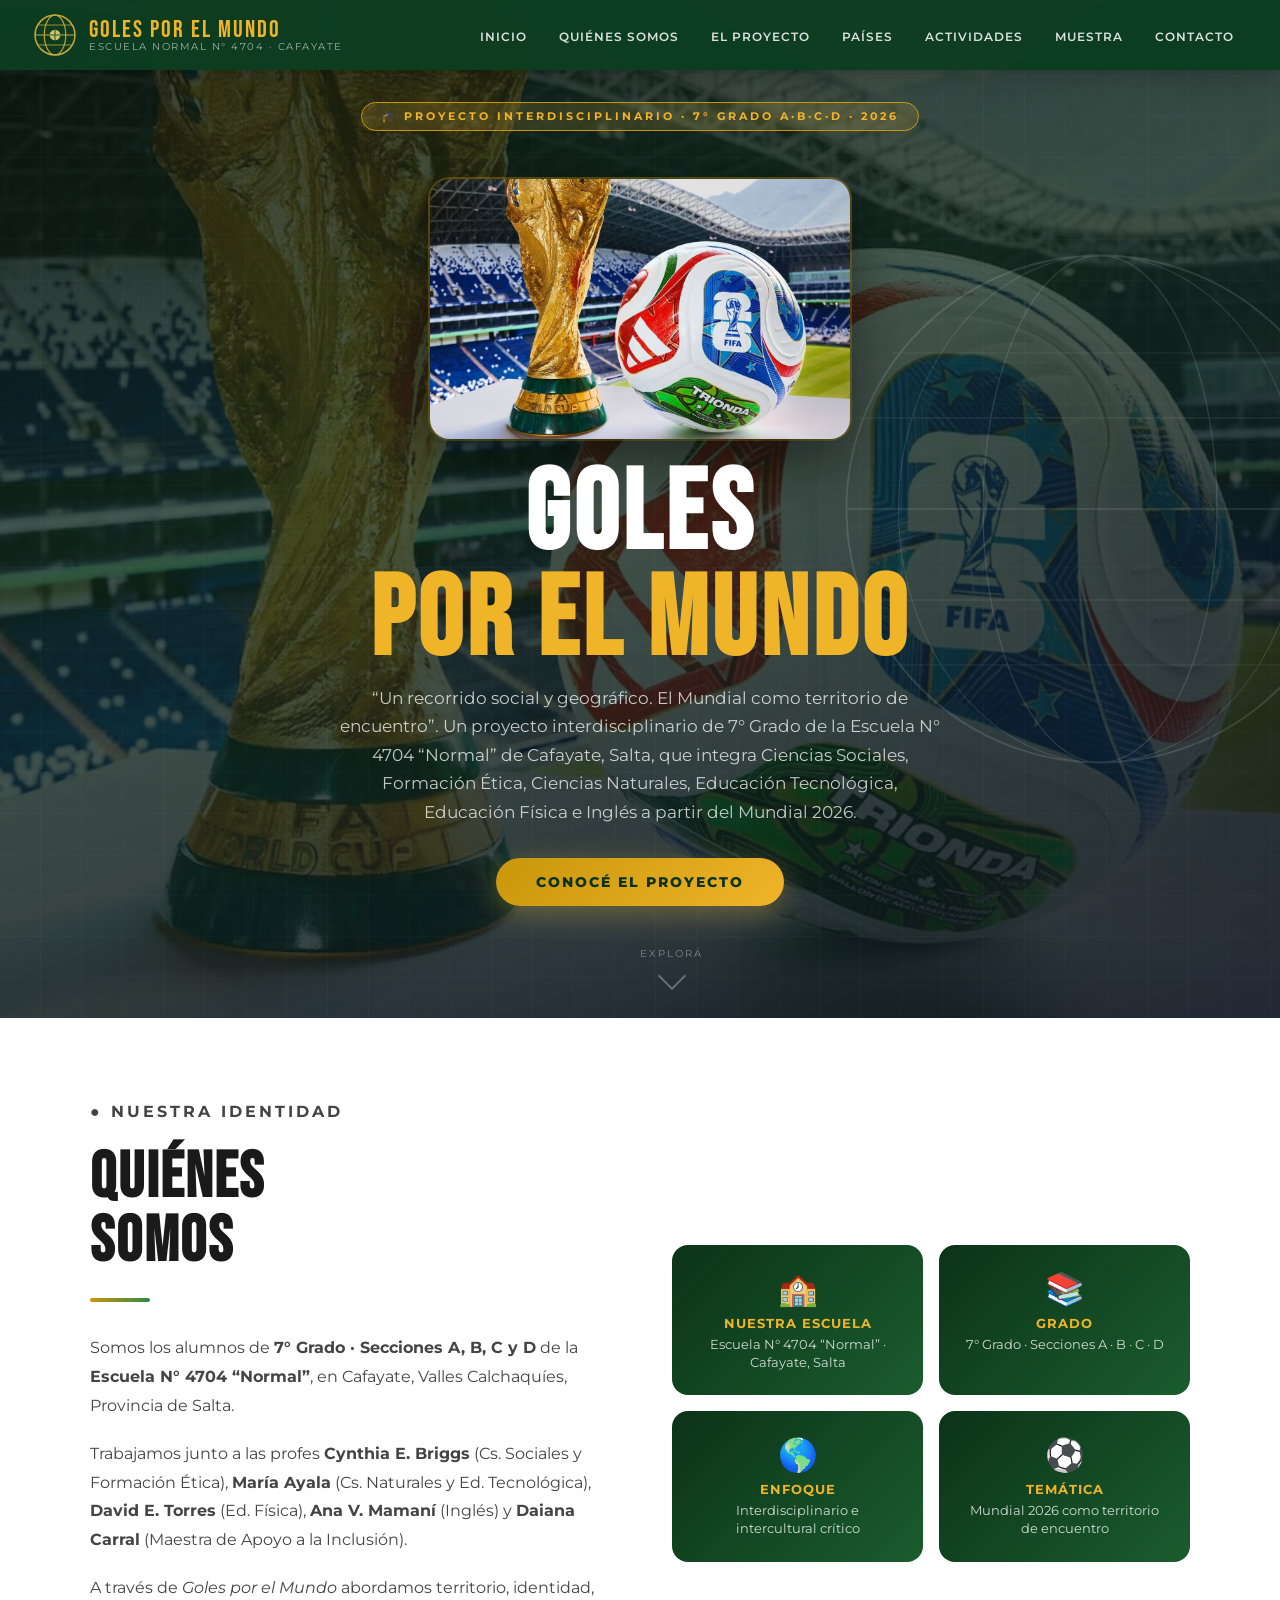
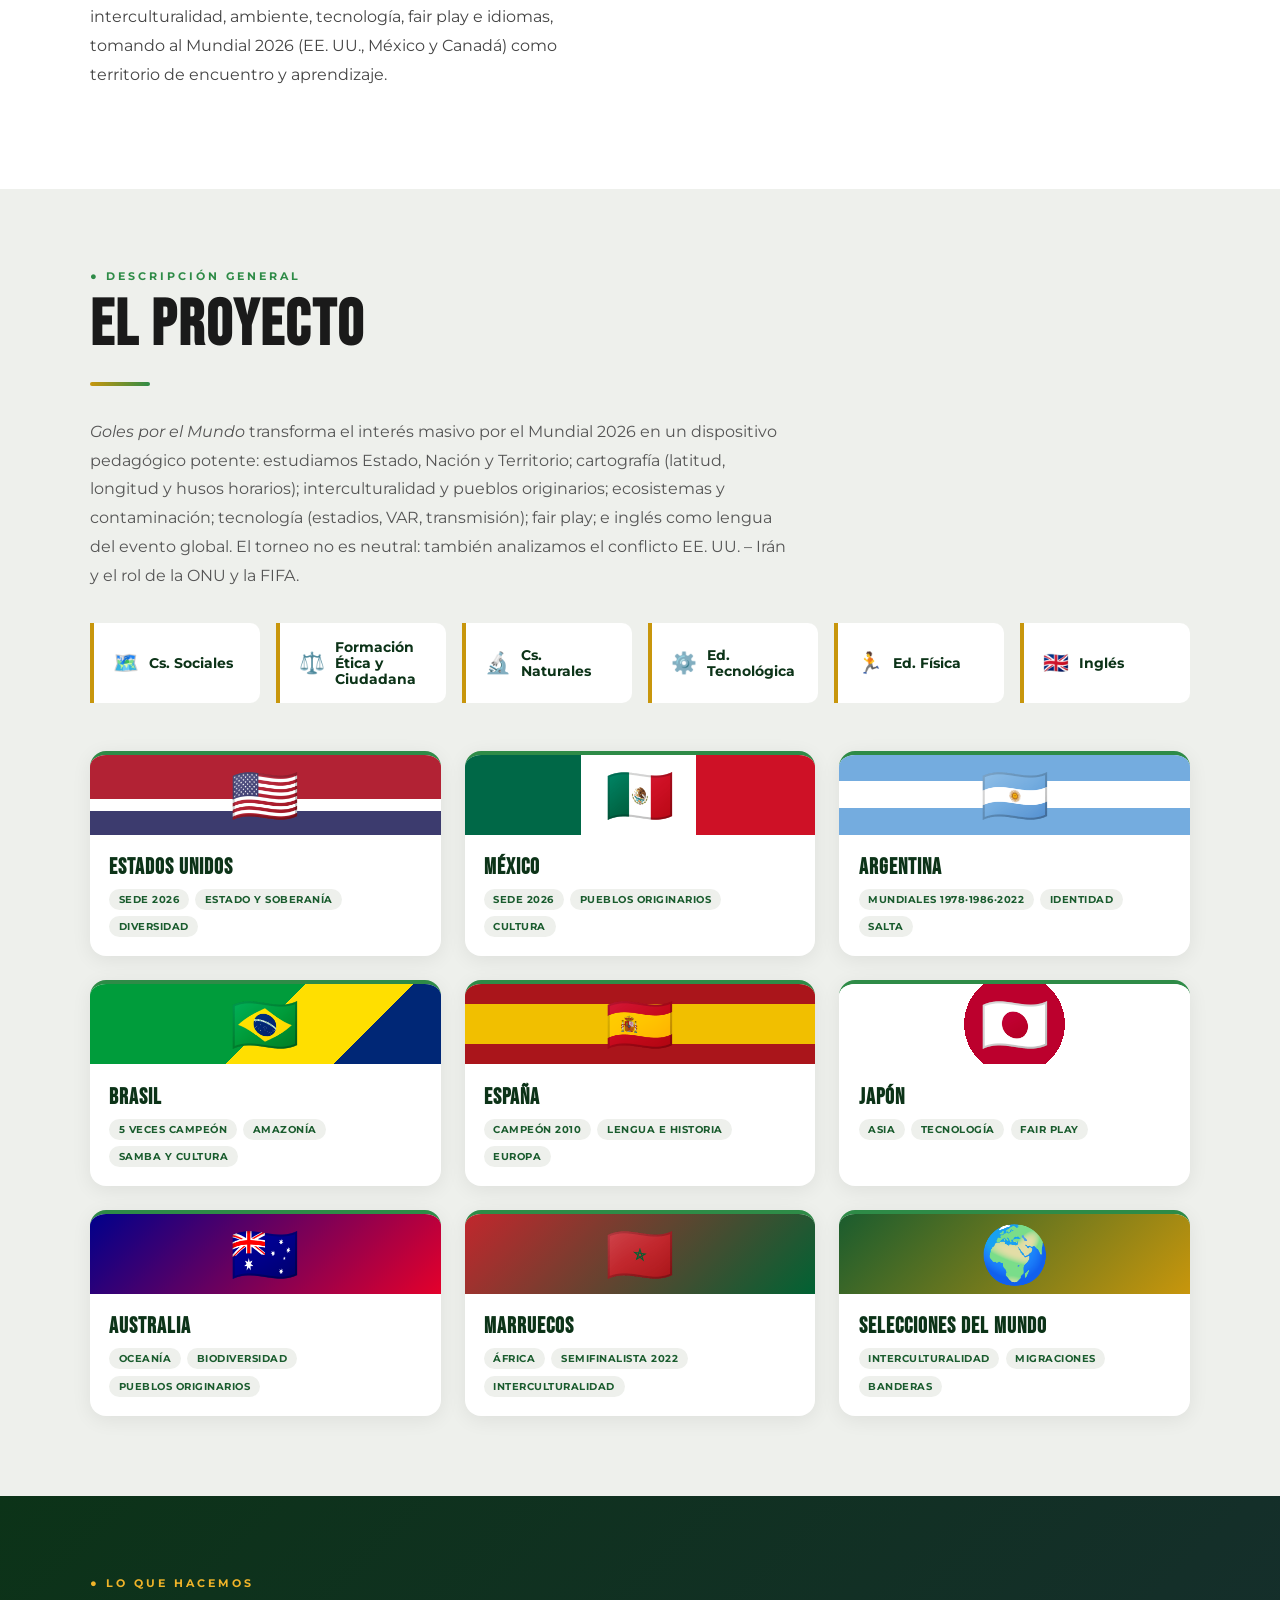
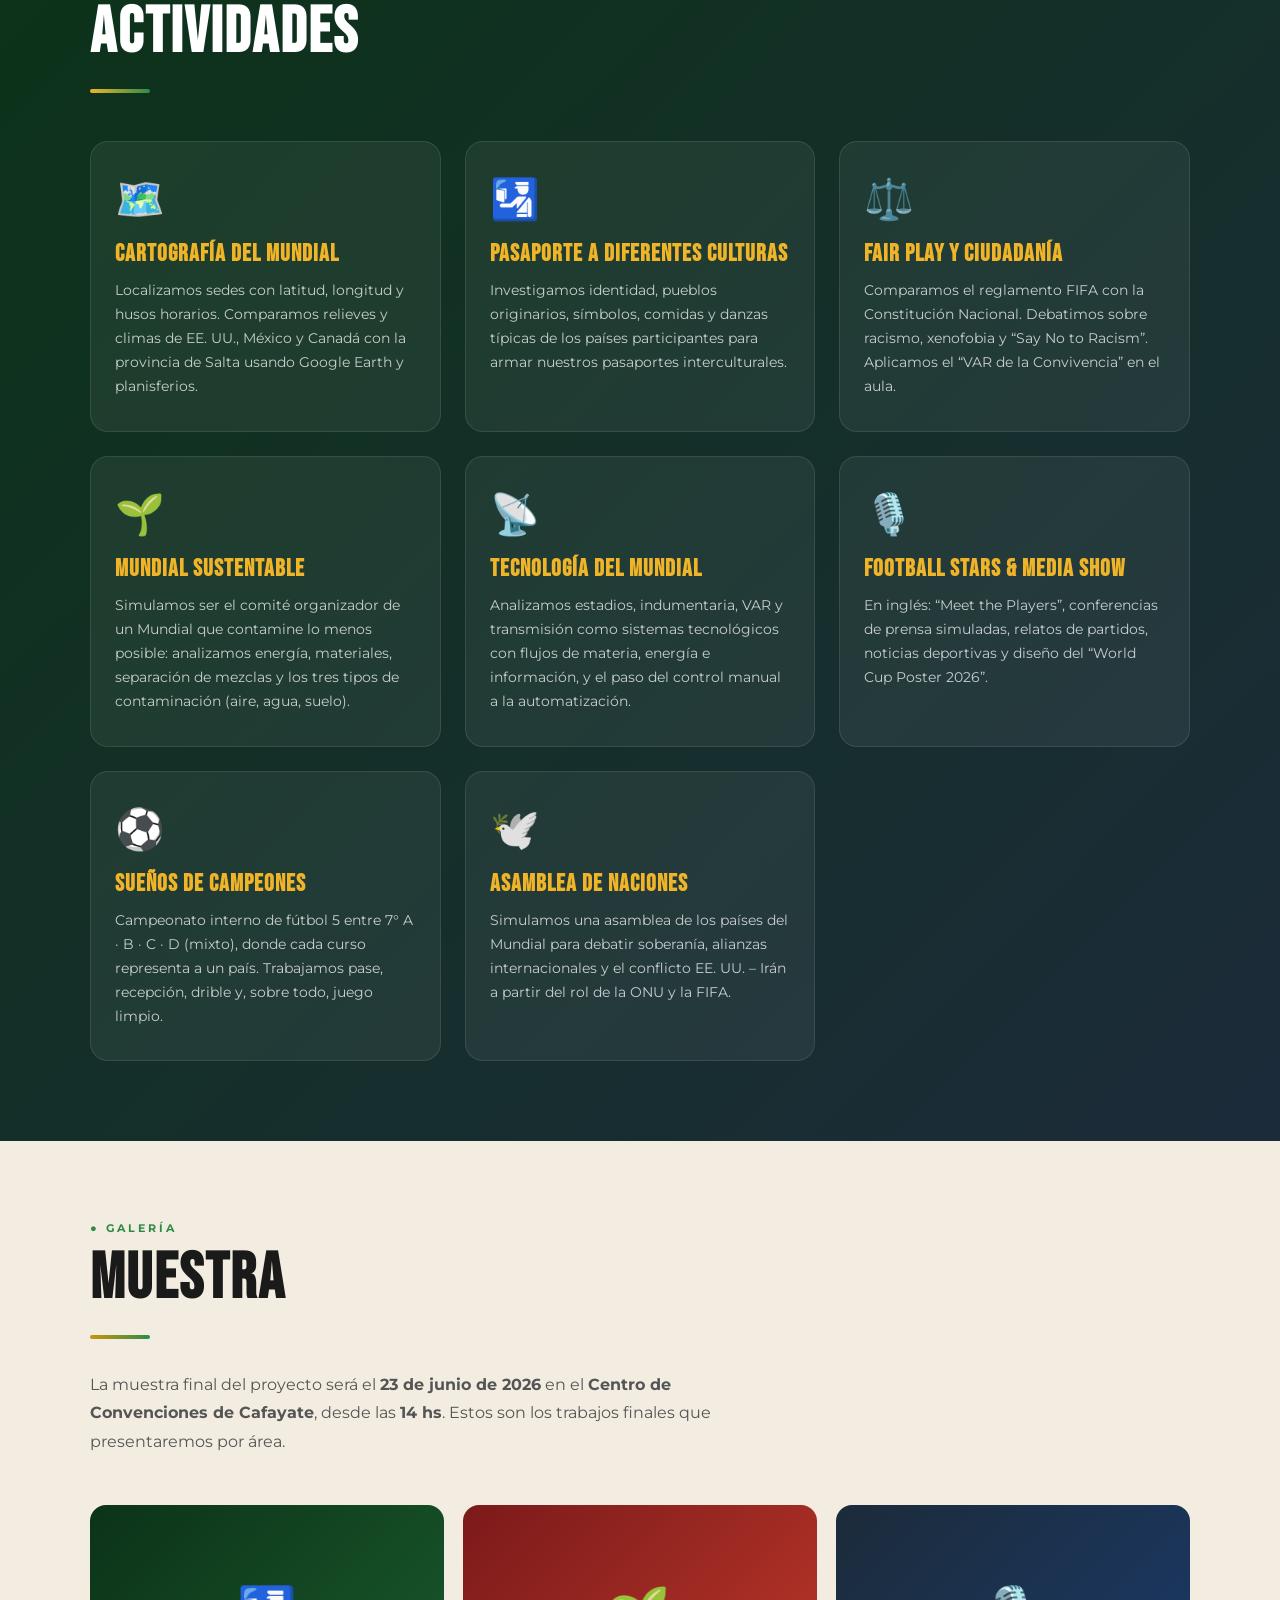
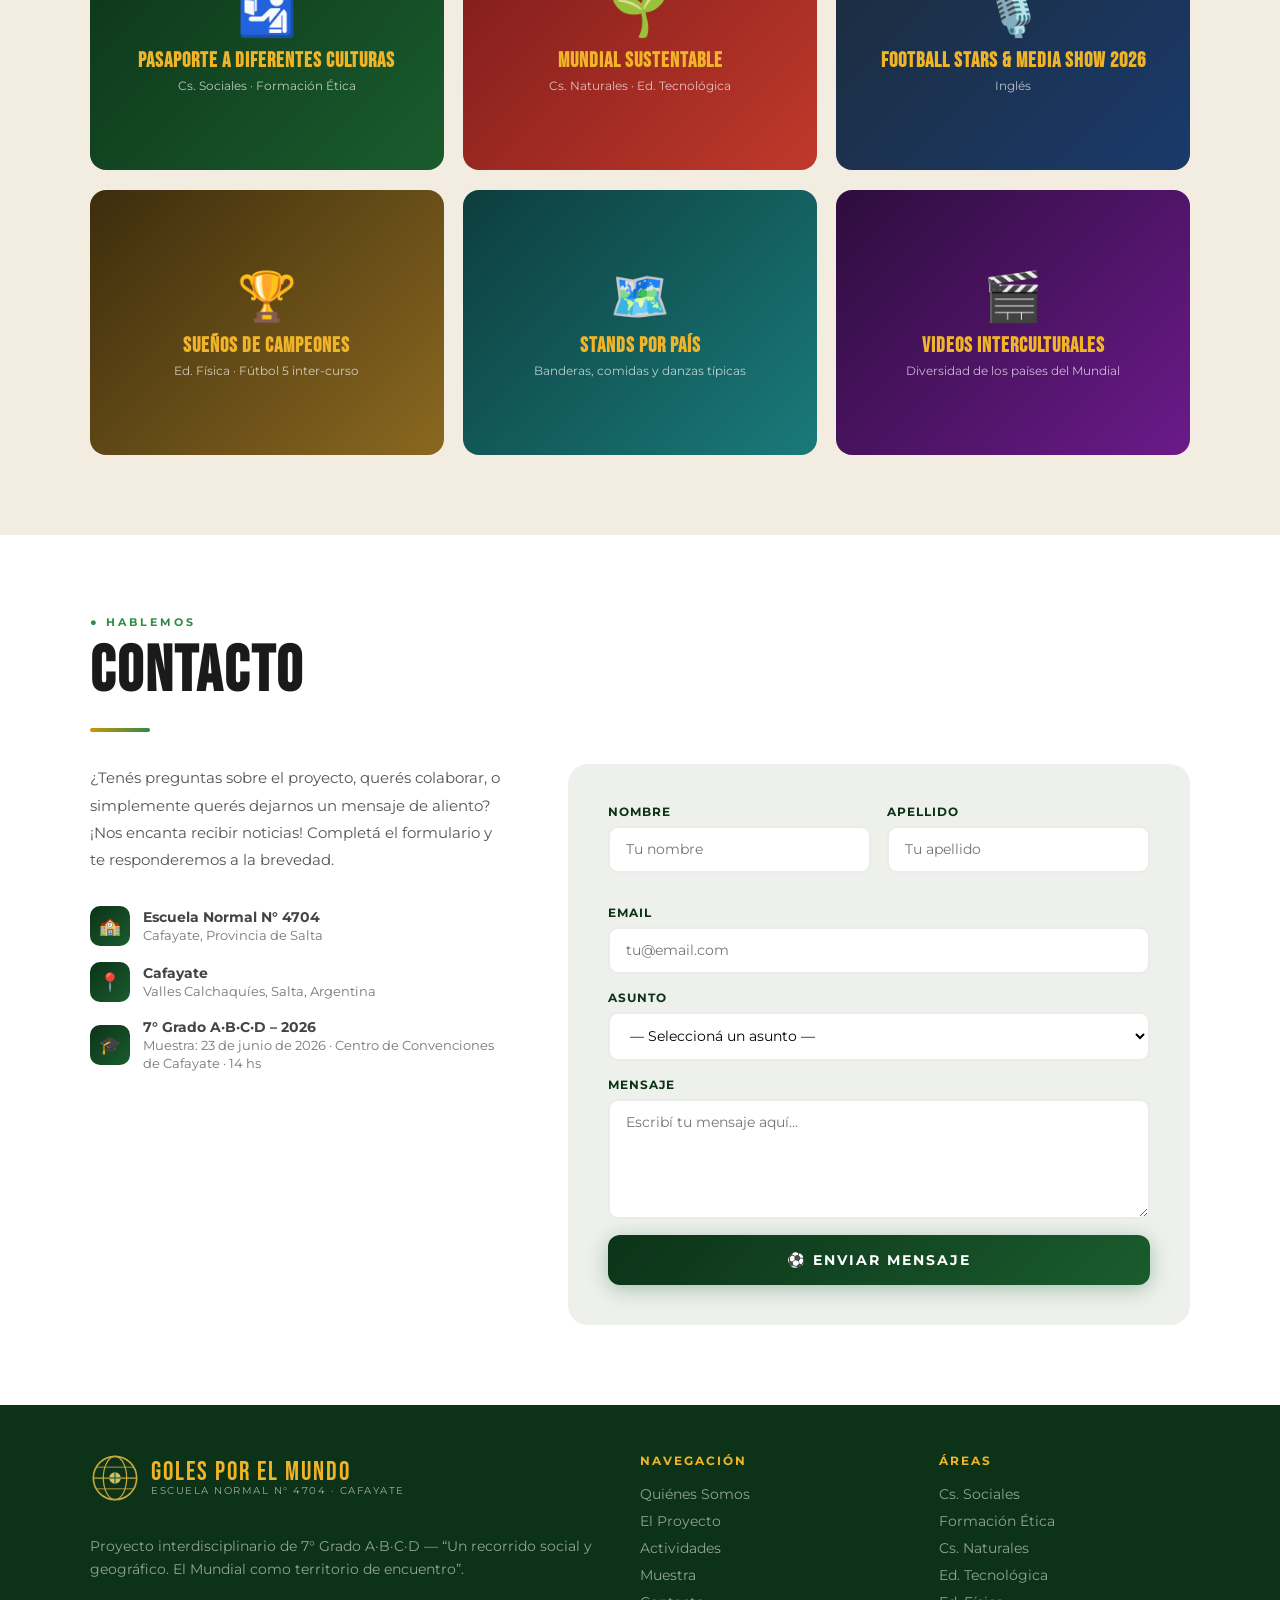
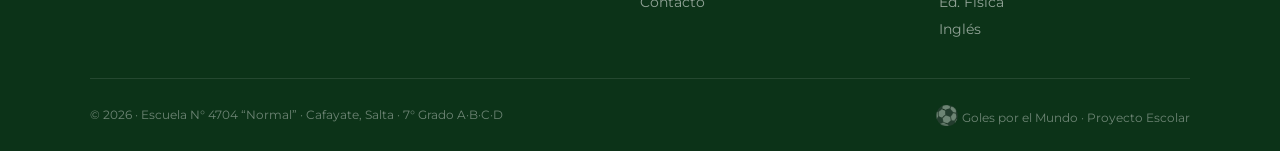
==== commit 50a775ca: "ultimo" ====
--- a/index.html
+++ b/index.html
@@ -3,7 +3,7 @@
 <head>
   <meta charset="UTF-8" />
   <meta name="viewport" content="width=device-width, initial-scale=1.0" />
-  <title>Goles por el Mundo</title>
+  <title>Goles por el Mundo · Proyecto Interdisciplinario 7° Grado · E.N. N° 4704 Cafayate</title>
   <link href="https://fonts.googleapis.com/css2?family=Bebas+Neue&family=Montserrat:wght@300;400;600;700;900&family=Playfair+Display:ital,wght@0,700;1,600&display=swap" rel="stylesheet" />
   <style>
     :root {
@@ -22,7 +22,7 @@
 
     * { margin: 0; padding: 0; box-sizing: border-box; }
 
-    html { scroll-behavior: smooth; }
+    html { scroll-behavior: smooth; scroll-padding-top: 80px; }
 
     body {
       font-family: 'Montserrat', sans-serif;
@@ -884,8 +884,10 @@
   </a>
 
   <ul class="nav-links">
+    <li><a href="#inicio">Inicio</a></li>
     <li><a href="#quienes">Quiénes Somos</a></li>
     <li><a href="#proyecto">El Proyecto</a></li>
+    <li><a href="#paises">Países</a></li>
     <li><a href="#actividades">Actividades</a></li>
     <li><a href="#muestra">Muestra</a></li>
     <li><a href="#contacto">Contacto</a></li>
@@ -897,8 +899,10 @@
 </nav>
 
 <div class="mobile-menu" id="mobileMenu">
+  <a href="#inicio" onclick="closeMobile()">Inicio</a>
   <a href="#quienes" onclick="closeMobile()">Quiénes Somos</a>
   <a href="#proyecto" onclick="closeMobile()">El Proyecto</a>
+  <a href="#paises" onclick="closeMobile()">Países</a>
   <a href="#actividades" onclick="closeMobile()">Actividades</a>
   <a href="#muestra" onclick="closeMobile()">Muestra</a>
   <a href="#contacto" onclick="closeMobile()">Contacto</a>
@@ -921,7 +925,7 @@
   </svg>
 
   <div class="hero-content">
-    <div class="hero-badge">🎓 Proyecto Escolar · 7mo Grado · 2026</div>
+    <div class="hero-badge">🎓 Proyecto Interdisciplinario · 7° Grado A·B·C·D · 2026</div>
 
     <div class="hero-visual">
       <img src="[data-uri]" alt="Copa del Mundo FIFA" class="hero-photo" />
@@ -929,7 +933,7 @@
 
     <h1>GOLES<span>POR EL MUNDO</span></h1>
     <p class="hero-subtitle">
-      Un proyecto escolar de 7mo Grado de la Escuela Normal N° 4704 de Cafayate, Salta. Aprendemos sobre geografía, historia, cultura y más a través del fútbol mundial.
+      “Un recorrido social y geográfico. El Mundial como territorio de encuentro”. Un proyecto interdisciplinario de 7° Grado de la Escuela N° 4704 “Normal” de Cafayate, Salta, que integra Ciencias Sociales, Formación Ética, Ciencias Naturales, Educación Tecnológica, Educación Física e Inglés a partir del Mundial 2026.
     </p>
     <a href="#proyecto" class="hero-cta">Conocé el Proyecto</a>
   </div>
@@ -949,35 +953,35 @@
         <h2 class="section-title">Quiénes<br>Somos</h2>
         <div class="divider"></div>
         <p>
-          Somos los alumnos de <strong>7mo Grado</strong> de la <strong>Escuela Normal N° 4704</strong>, ubicada en la hermosa ciudad de Cafayate, en los Valles Calchaquíes de la Provincia de Salta.
+          Somos los alumnos de <strong>7° Grado · Secciones A, B, C y D</strong> de la <strong>Escuela N° 4704 “Normal”</strong>, en Cafayate, Valles Calchaquíes, Provincia de Salta.
         </p>
         <p>
-          Nuestra escuela tiene una larga trayectoria en la formación integral de estudiantes, fomentando el aprendizaje activo, la creatividad y el trabajo colaborativo.
+          Trabajamos junto a las profes <strong>Cynthia E. Briggs</strong> (Cs. Sociales y Formación Ética), <strong>María Ayala</strong> (Cs. Naturales y Ed. Tecnológica), <strong>David E. Torres</strong> (Ed. Física), <strong>Ana V. Mamaní</strong> (Inglés) y <strong>Daiana Carral</strong> (Maestra de Apoyo a la Inclusión).
         </p>
         <p>
-          A través de <em>Goles por el Mundo</em>, exploramos el fascinante universo del fútbol como puerta de entrada al conocimiento sobre diferentes países, culturas y sociedades del mundo.
+          A través de <em>Goles por el Mundo</em> abordamos territorio, identidad, interculturalidad, ambiente, tecnología, fair play e idiomas, tomando al Mundial 2026 (EE. UU., México y Canadá) como territorio de encuentro y aprendizaje.
         </p>
       </div>
       <div class="quienes-cards">
         <div class="q-card">
           <div class="emoji">🏫</div>
           <h4>Nuestra Escuela</h4>
-          <p>E.N. N° 4704, Cafayate, Salta</p>
+          <p>Escuela N° 4704 “Normal” · Cafayate, Salta</p>
         </div>
         <div class="q-card">
           <div class="emoji">📚</div>
           <h4>Grado</h4>
-          <p>7° Grado – Nivel Primario</p>
+          <p>7° Grado · Secciones A · B · C · D</p>
         </div>
         <div class="q-card">
           <div class="emoji">🌎</div>
           <h4>Enfoque</h4>
-          <p>Aprendizaje transversal e interdisciplinario</p>
+          <p>Interdisciplinario e intercultural crítico</p>
         </div>
         <div class="q-card">
           <div class="emoji">⚽</div>
           <h4>Temática</h4>
-          <p>Fútbol mundial como hilo conductor</p>
+          <p>Mundial 2026 como territorio de encuentro</p>
         </div>
       </div>
     </div>
@@ -991,87 +995,119 @@
     <h2 class="section-title">El Proyecto</h2>
     <div class="divider"></div>
     <p class="proyecto-desc">
-      <em>Goles por el Mundo</em> es un proyecto de aprendizaje basado en contenidos transversales que toma como eje central los países participantes de la Copa del Mundo de Fútbol. Cada país es una ventana al mundo para aprender materias escolares de forma integrada y significativa.
+      <em>Goles por el Mundo</em> transforma el interés masivo por el Mundial 2026 en un dispositivo pedagógico potente: estudiamos Estado, Nación y Territorio; cartografía (latitud, longitud y husos horarios); interculturalidad y pueblos originarios; ecosistemas y contaminación; tecnología (estadios, VAR, transmisión); fair play; e inglés como lengua del evento global. El torneo no es neutral: también analizamos el conflicto EE. UU. – Irán y el rol de la ONU y la FIFA.
     </p>
 
     <div class="materias-grid">
-      <div class="materia-item"><span class="icon">🗺️</span> Geografía</div>
-      <div class="materia-item"><span class="icon">📜</span> Historia</div>
-      <div class="materia-item"><span class="icon">🔢</span> Matemáticas</div>
-      <div class="materia-item"><span class="icon">✍️</span> Lengua</div>
-      <div class="materia-item"><span class="icon">🔬</span> Ciencias Nat.</div>
-      <div class="materia-item"><span class="icon">🏛️</span> Civismo</div>
-      <div class="materia-item"><span class="icon">🎨</span> Arte y Cultura</div>
-      <div class="materia-item"><span class="icon">💬</span> Idiomas</div>
+      <div class="materia-item"><span class="icon">🗺️</span> Cs. Sociales</div>
+      <div class="materia-item"><span class="icon">⚖️</span> Formación Ética y Ciudadana</div>
+      <div class="materia-item"><span class="icon">🔬</span> Cs. Naturales</div>
+      <div class="materia-item"><span class="icon">⚙️</span> Ed. Tecnológica</div>
+      <div class="materia-item"><span class="icon">🏃</span> Ed. Física</div>
+      <div class="materia-item"><span class="icon">🇬🇧</span> Inglés</div>
     </div>
 
-    <div class="proyecto-grid">
+    <div class="proyecto-grid" id="paises">
+      <div class="pais-card">
+        <div class="pais-flag" style="background: linear-gradient(180deg,#b22234 0%,#b22234 55%,#fff 55%,#fff 70%,#3c3b6e 70%);">🇺🇸</div>
+        <div class="pais-body">
+          <h3>Estados Unidos</h3>
+          <div class="pais-tags">
+            <span class="pais-tag">Sede 2026</span>
+            <span class="pais-tag">Estado y soberanía</span>
+            <span class="pais-tag">Diversidad</span>
+          </div>
+        </div>
+      </div>
+      <div class="pais-card">
+        <div class="pais-flag" style="background: linear-gradient(90deg,#006847 33%,#fff 33%,#fff 66%,#ce1126 66%);">🇲🇽</div>
+        <div class="pais-body">
+          <h3>México</h3>
+          <div class="pais-tags">
+            <span class="pais-tag">Sede 2026</span>
+            <span class="pais-tag">Pueblos originarios</span>
+            <span class="pais-tag">Cultura</span>
+          </div>
+        </div>
+      </div>
       <div class="pais-card">
         <div class="pais-flag" style="background: linear-gradient(180deg,#74acdf 33%,#fff 33%,#fff 66%,#74acdf 66%);">🇦🇷</div>
         <div class="pais-body">
           <h3>Argentina</h3>
           <div class="pais-tags">
-            <span class="pais-tag">Geografía</span>
-            <span class="pais-tag">Historia</span>
-            <span class="pais-tag">Política</span>
+            <span class="pais-tag">Mundiales 1978·1986·2022</span>
+            <span class="pais-tag">Identidad</span>
+            <span class="pais-tag">Salta</span>
           </div>
         </div>
       </div>
       <div class="pais-card">
-        <div class="pais-flag" style="background: linear-gradient(180deg,#009c3b 33%,#fedf00 33%,#fedf00 66%,#002776 66%);">🇧🇷</div>
+        <div class="pais-flag" style="background: linear-gradient(135deg,#009c3b 0%,#009c3b 50%,#ffdf00 50%,#ffdf00 75%,#002776 75%);">🇧🇷</div>
         <div class="pais-body">
           <h3>Brasil</h3>
           <div class="pais-tags">
-            <span class="pais-tag">Cultura</span>
-            <span class="pais-tag">Amazonia</span>
-            <span class="pais-tag">Música</span>
+            <span class="pais-tag">5 veces campeón</span>
+            <span class="pais-tag">Amazonía</span>
+            <span class="pais-tag">Samba y cultura</span>
           </div>
         </div>
       </div>
       <div class="pais-card">
-        <div class="pais-flag" style="background: linear-gradient(90deg,#003087 33%,#fff 33%,#fff 66%,#ed2939 66%);">🇫🇷</div>
+        <div class="pais-flag" style="background: linear-gradient(180deg,#aa151b 25%,#f1bf00 25%,#f1bf00 75%,#aa151b 75%);">🇪🇸</div>
         <div class="pais-body">
-          <h3>Francia</h3>
+          <h3>España</h3>
           <div class="pais-tags">
-            <span class="pais-tag">Arte</span>
-            <span class="pais-tag">Revolución</span>
-            <span class="pais-tag">Idioma</span>
-          </div>
-        </div>
-      </div>
-      <div class="pais-card">
-        <div class="pais-flag" style="background: linear-gradient(180deg,#000 33%,#dd0000 33%,#dd0000 66%,#ffce00 66%);">🇩🇪</div>
-        <div class="pais-body">
-          <h3>Alemania</h3>
-          <div class="pais-tags">
-            <span class="pais-tag">Historia</span>
-            <span class="pais-tag">Tecnología</span>
+            <span class="pais-tag">Campeón 2010</span>
+            <span class="pais-tag">Lengua e historia</span>
             <span class="pais-tag">Europa</span>
           </div>
         </div>
       </div>
       <div class="pais-card">
-        <div class="pais-flag" style="background: linear-gradient(90deg,#ce1126 33%,#fff 33%,#fff 66%,#006b3f 66%);">🇲🇦</div>
-        <div class="pais-body">
-          <h3>Marruecos</h3>
-          <div class="pais-tags">
-            <span class="pais-tag">África</span>
-            <span class="pais-tag">Cultura</span>
-            <span class="pais-tag">Religión</span>
-          </div>
-        </div>
-      </div>
-      <div class="pais-card">
-        <div class="pais-flag" style="background: linear-gradient(180deg,#003580 33%,#fff 33%,#fff 66%,#003580 66%);">🇯🇵</div>
+        <div class="pais-flag" style="background: radial-gradient(circle at center,#bc002d 0 28%,#fff 28%);">🇯🇵</div>
         <div class="pais-body">
           <h3>Japón</h3>
           <div class="pais-tags">
             <span class="pais-tag">Asia</span>
             <span class="pais-tag">Tecnología</span>
-            <span class="pais-tag">Tradición</span>
+            <span class="pais-tag">Fair play</span>
           </div>
         </div>
       </div>
+      <div class="pais-card">
+        <div class="pais-flag" style="background: linear-gradient(135deg,#00008b,#e4002b);">🇦🇺</div>
+        <div class="pais-body">
+          <h3>Australia</h3>
+          <div class="pais-tags">
+            <span class="pais-tag">Oceanía</span>
+            <span class="pais-tag">Biodiversidad</span>
+            <span class="pais-tag">Pueblos originarios</span>
+          </div>
+        </div>
+      </div>
+      <div class="pais-card">
+        <div class="pais-flag" style="background: linear-gradient(135deg,#c1272d,#006233);">🇲🇦</div>
+        <div class="pais-body">
+          <h3>Marruecos</h3>
+          <div class="pais-tags">
+            <span class="pais-tag">África</span>
+            <span class="pais-tag">Semifinalista 2022</span>
+            <span class="pais-tag">Interculturalidad</span>
+          </div>
+        </div>
+      </div>
+      <div class="pais-card">
+        <div class="pais-flag" style="background: linear-gradient(135deg,#1a5c2e,#c8960c);">🌍</div>
+        <div class="pais-body">
+          <h3>Selecciones del Mundo</h3>
+          <div class="pais-tags">
+            <span class="pais-tag">Interculturalidad</span>
+            <span class="pais-tag">Migraciones</span>
+            <span class="pais-tag">Banderas</span>
+          </div>
+        </div>
+      </div>
+    </div>
     </div>
   </div>
 </section>
@@ -1086,33 +1122,43 @@
     <div class="actividades-grid">
       <div class="act-card">
         <div class="act-icon">🗺️</div>
-        <h3>Investigación Geográfica</h3>
-        <p>Exploramos las divisiones políticas, capitales, ríos, montañas y climas de cada país participante. Elaboramos mapas y presentaciones para compartir con toda la escuela.</p>
+        <h3>Cartografía del Mundial</h3>
+        <p>Localizamos sedes con latitud, longitud y husos horarios. Comparamos relieves y climas de EE. UU., México y Canadá con la provincia de Salta usando Google Earth y planisferios.</p>
       </div>
       <div class="act-card">
-        <div class="act-icon">🏛️</div>
-        <h3>Formas de Gobierno</h3>
-        <p>Analizamos las diferentes estructuras políticas: repúblicas, monarquías, federaciones. Comparamos cómo se organiza el poder en distintos países del mundo.</p>
+        <div class="act-icon">🛂</div>
+        <h3>Pasaporte a Diferentes Culturas</h3>
+        <p>Investigamos identidad, pueblos originarios, símbolos, comidas y danzas típicas de los países participantes para armar nuestros pasaportes interculturales.</p>
       </div>
       <div class="act-card">
-        <div class="act-icon">⭐</div>
-        <h3>Personalidades Históricas</h3>
-        <p>Investigamos figuras destacadas de la historia de cada nación: libertadores, científicos, artistas, deportistas y líderes que marcaron el rumbo de su pueblo.</p>
+        <div class="act-icon">⚖️</div>
+        <h3>Fair Play y Ciudadanía</h3>
+        <p>Comparamos el reglamento FIFA con la Constitución Nacional. Debatimos sobre racismo, xenofobia y “Say No to Racism”. Aplicamos el “VAR de la Convivencia” en el aula.</p>
       </div>
       <div class="act-card">
-        <div class="act-icon">🎭</div>
-        <h3>Expresión Cultural</h3>
-        <p>Conocemos las tradiciones, gastronomía, música y arte de cada país. Recreamos elementos culturales en talleres, exposiciones y presentaciones artísticas.</p>
+        <div class="act-icon">🌱</div>
+        <h3>Mundial Sustentable</h3>
+        <p>Simulamos ser el comité organizador de un Mundial que contamine lo menos posible: analizamos energía, materiales, separación de mezclas y los tres tipos de contaminación (aire, agua, suelo).</p>
       </div>
       <div class="act-card">
-        <div class="act-icon">📊</div>
-        <h3>Matemáticas con el Fútbol</h3>
-        <p>Usamos estadísticas, goles, tablas de posiciones y datos reales de torneos para aplicar matemáticas de manera concreta y significativa.</p>
+        <div class="act-icon">📡</div>
+        <h3>Tecnología del Mundial</h3>
+        <p>Analizamos estadios, indumentaria, VAR y transmisión como sistemas tecnológicos con flujos de materia, energía e información, y el paso del control manual a la automatización.</p>
       </div>
       <div class="act-card">
-        <div class="act-icon">📝</div>
-        <h3>Producción Escrita</h3>
-        <p>Redactamos crónicas, informes, entrevistas imaginarias y textos descriptivos sobre los países, los jugadores y los momentos históricos del fútbol mundial.</p>
+        <div class="act-icon">🎙️</div>
+        <h3>Football Stars & Media Show</h3>
+        <p>En inglés: “Meet the Players”, conferencias de prensa simuladas, relatos de partidos, noticias deportivas y diseño del “World Cup Poster 2026”.</p>
+      </div>
+      <div class="act-card">
+        <div class="act-icon">⚽</div>
+        <h3>Sueños de Campeones</h3>
+        <p>Campeonato interno de fútbol 5 entre 7° A · B · C · D (mixto), donde cada curso representa a un país. Trabajamos pase, recepción, drible y, sobre todo, juego limpio.</p>
+      </div>
+      <div class="act-card">
+        <div class="act-icon">🕊️</div>
+        <h3>Asamblea de Naciones</h3>
+        <p>Simulamos una asamblea de los países del Mundial para debatir soberanía, alianzas internacionales y el conflicto EE. UU. – Irán a partir del rol de la ONU y la FIFA.</p>
       </div>
     </div>
   </div>
@@ -1125,55 +1171,55 @@
     <h2 class="section-title">Muestra</h2>
     <div class="divider"></div>
     <p class="muestra-desc">
-      Aquí compartimos los trabajos, investigaciones y producciones que realizamos a lo largo del proyecto. Cada pieza refleja el esfuerzo, la creatividad y el aprendizaje de los chicos de 7mo grado.
+      La muestra final del proyecto será el <strong>23 de junio de 2026</strong> en el <strong>Centro de Convenciones de Cafayate</strong>, desde las <strong>14 hs</strong>. Estos son los trabajos finales que presentaremos por área.
     </p>
 
     <div class="muestra-grid">
       <div class="muestra-item">
         <div class="muestra-content">
-          <div class="big-emoji">🗺️</div>
-          <h4>Mapas del Mundo</h4>
-          <p>Trabajos de geografía</p>
+          <div class="big-emoji">🛂</div>
+          <h4>Pasaporte a Diferentes Culturas</h4>
+          <p>Cs. Sociales · Formación Ética</p>
+        </div>
+        <div class="muestra-overlay"></div>
+      </div>
+      <div class="muestra-item">
+        <div class="muestra-content">
+          <div class="big-emoji">🌱</div>
+          <h4>Mundial Sustentable</h4>
+          <p>Cs. Naturales · Ed. Tecnológica</p>
+        </div>
+        <div class="muestra-overlay"></div>
+      </div>
+      <div class="muestra-item">
+        <div class="muestra-content">
+          <div class="big-emoji">🎙️</div>
+          <h4>Football Stars & Media Show 2026</h4>
+          <p>Inglés</p>
         </div>
         <div class="muestra-overlay"></div>
       </div>
       <div class="muestra-item">
         <div class="muestra-content">
           <div class="big-emoji">🏆</div>
-          <h4>Historia de los Mundiales</h4>
-          <p>Línea de tiempo</p>
+          <h4>Sueños de Campeones</h4>
+          <p>Ed. Física · Fútbol 5 inter-curso</p>
         </div>
         <div class="muestra-overlay"></div>
       </div>
       <div class="muestra-item">
         <div class="muestra-content">
-          <div class="big-emoji">📖</div>
-          <h4>Fichas por País</h4>
-          <p>Investigaciones escritas</p>
+          <div class="big-emoji">🗺️</div>
+          <h4>Stands por País</h4>
+          <p>Banderas, comidas y danzas típicas</p>
         </div>
         <div class="muestra-overlay"></div>
       </div>
       <div class="muestra-item">
         <div class="muestra-content">
-          <div class="big-emoji">🎨</div>
-          <h4>Arte y Cultura</h4>
-          <p>Obras y expresiones</p>
-        </div>
-        <div class="muestra-overlay"></div>
-      </div>
-      <div class="muestra-item">
-        <div class="muestra-content">
-          <div class="big-emoji">📊</div>
-          <h4>Estadísticas Futboleras</h4>
-          <p>Matemáticas en acción</p>
-        </div>
-        <div class="muestra-overlay"></div>
-      </div>
-      <div class="muestra-item">
-        <div class="muestra-content">
-          <div class="big-emoji">🌍</div>
-          <h4>Personalidades</h4>
-          <p>Figuras históricas</p>
+          <div class="big-emoji">🎬</div>
+          <h4>Videos Interculturales</h4>
+          <p>Diversidad de los países del Mundial</p>
         </div>
         <div class="muestra-overlay"></div>
       </div>
@@ -1211,8 +1257,8 @@
           <div class="c-detail">
             <div class="icon-box">🎓</div>
             <div>
-              <strong>7mo Grado – 2025</strong><br>
-              <span style="font-size:0.82rem;color:#777">Proyecto Escolar Interdisciplinario</span>
+              <strong>7° Grado A·B·C·D – 2026</strong><br>
+              <span style="font-size:0.82rem;color:#777">Muestra: 23 de junio de 2026 · Centro de Convenciones de Cafayate · 14 hs</span>
             </div>
           </div>
         </div>
@@ -1278,7 +1324,7 @@
             <span>Escuela Normal N° 4704 · Cafayate</span>
           </div>
         </a>
-        <p>Un proyecto escolar interdisciplinario que usa el fútbol mundial como hilo conductor para aprender sobre geografía, historia, cultura y mucho más.</p>
+        <p>Proyecto interdisciplinario de 7° Grado A·B·C·D — “Un recorrido social y geográfico. El Mundial como territorio de encuentro”.</p>
       </div>
 
       <div class="footer-col">
@@ -1293,19 +1339,20 @@
       </div>
 
       <div class="footer-col">
-        <h4>Materias</h4>
+        <h4>Áreas</h4>
         <ul>
-          <li><a href="#">Geografía</a></li>
-          <li><a href="#">Historia</a></li>
-          <li><a href="#">Matemáticas</a></li>
-          <li><a href="#">Lengua</a></li>
-          <li><a href="#">Arte y Cultura</a></li>
+          <li><a href="#proyecto">Cs. Sociales</a></li>
+          <li><a href="#proyecto">Formación Ética</a></li>
+          <li><a href="#proyecto">Cs. Naturales</a></li>
+          <li><a href="#proyecto">Ed. Tecnológica</a></li>
+          <li><a href="#proyecto">Ed. Física</a></li>
+          <li><a href="#proyecto">Inglés</a></li>
         </ul>
       </div>
     </div>
 
     <div class="footer-bottom">
-      <p>© 2025 · Escuela Normal N° 4704 · Cafayate, Salta · 7mo Grado</p>
+      <p>© 2026 · Escuela N° 4704 “Normal” · Cafayate, Salta · 7° Grado A·B·C·D</p>
       <p><span class="copa-emoji">⚽</span> Goles por el Mundo · Proyecto Escolar</p>
     </div>
   </div>
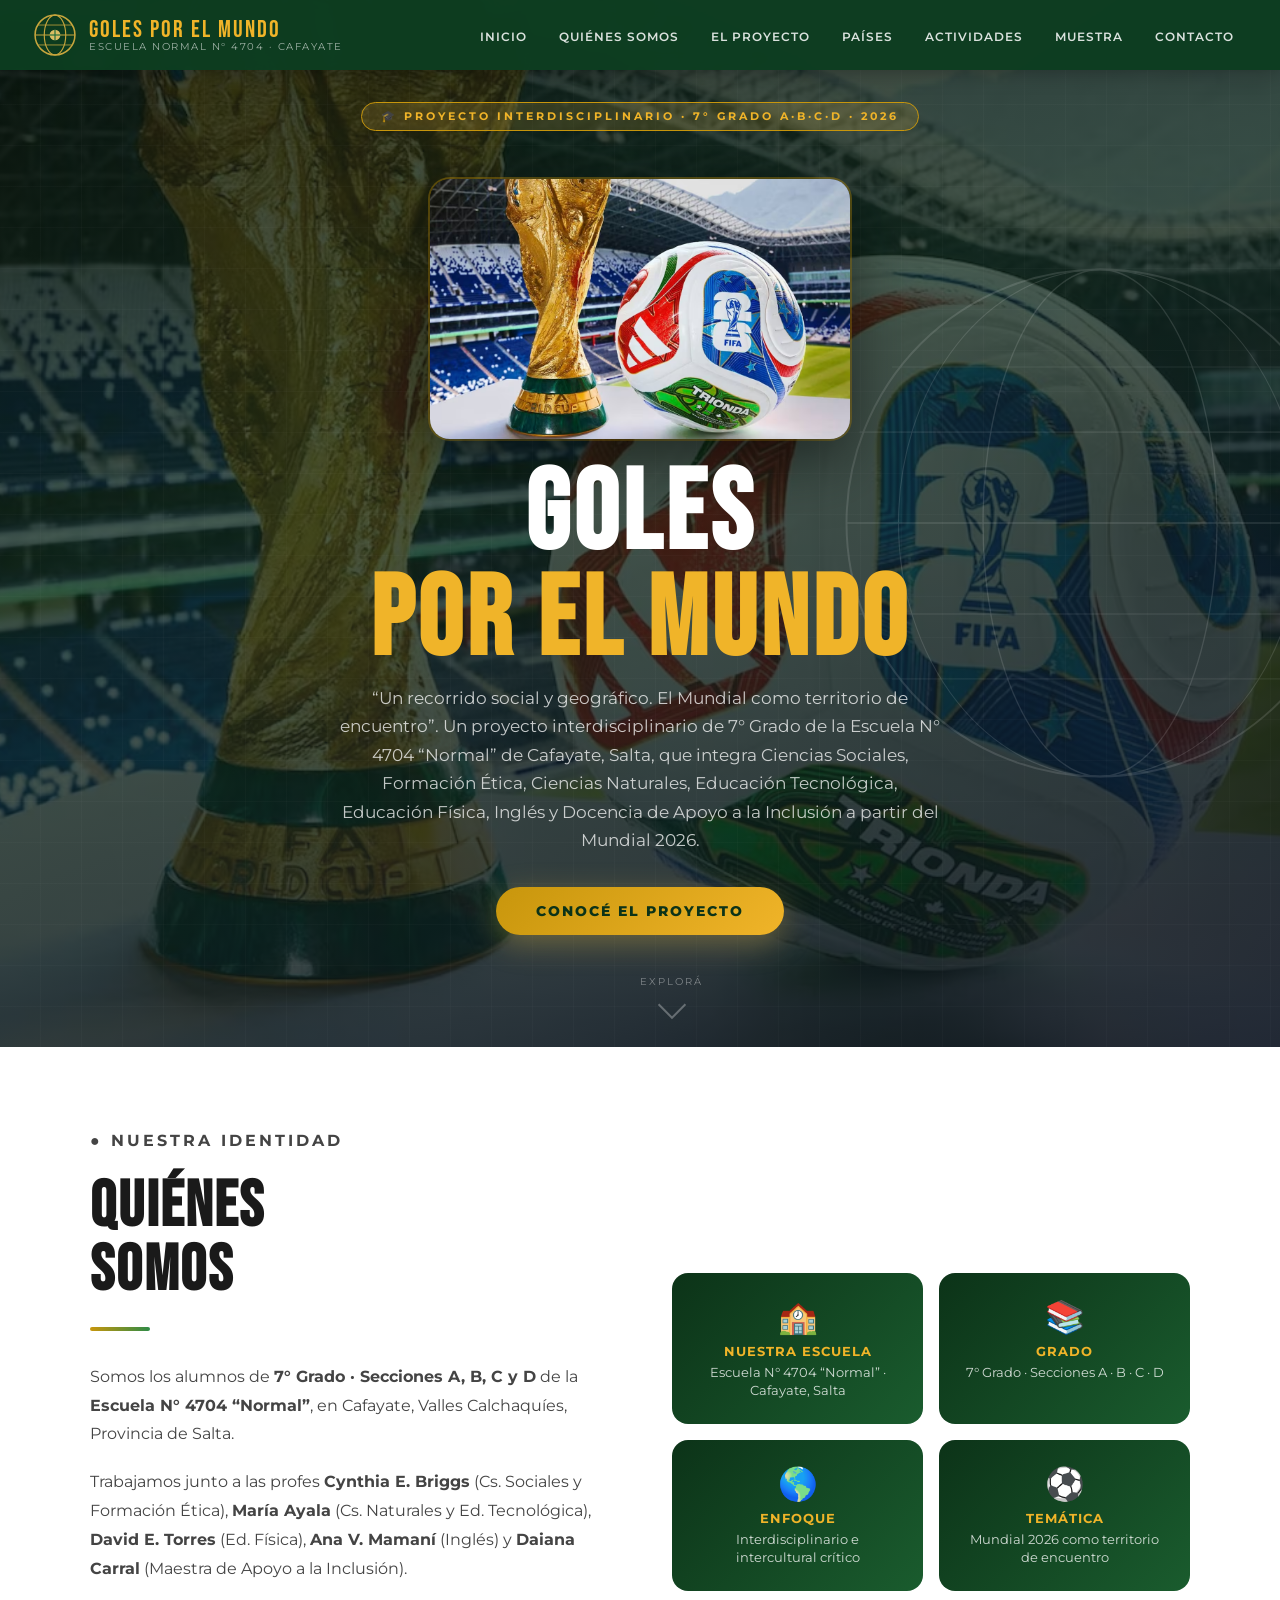
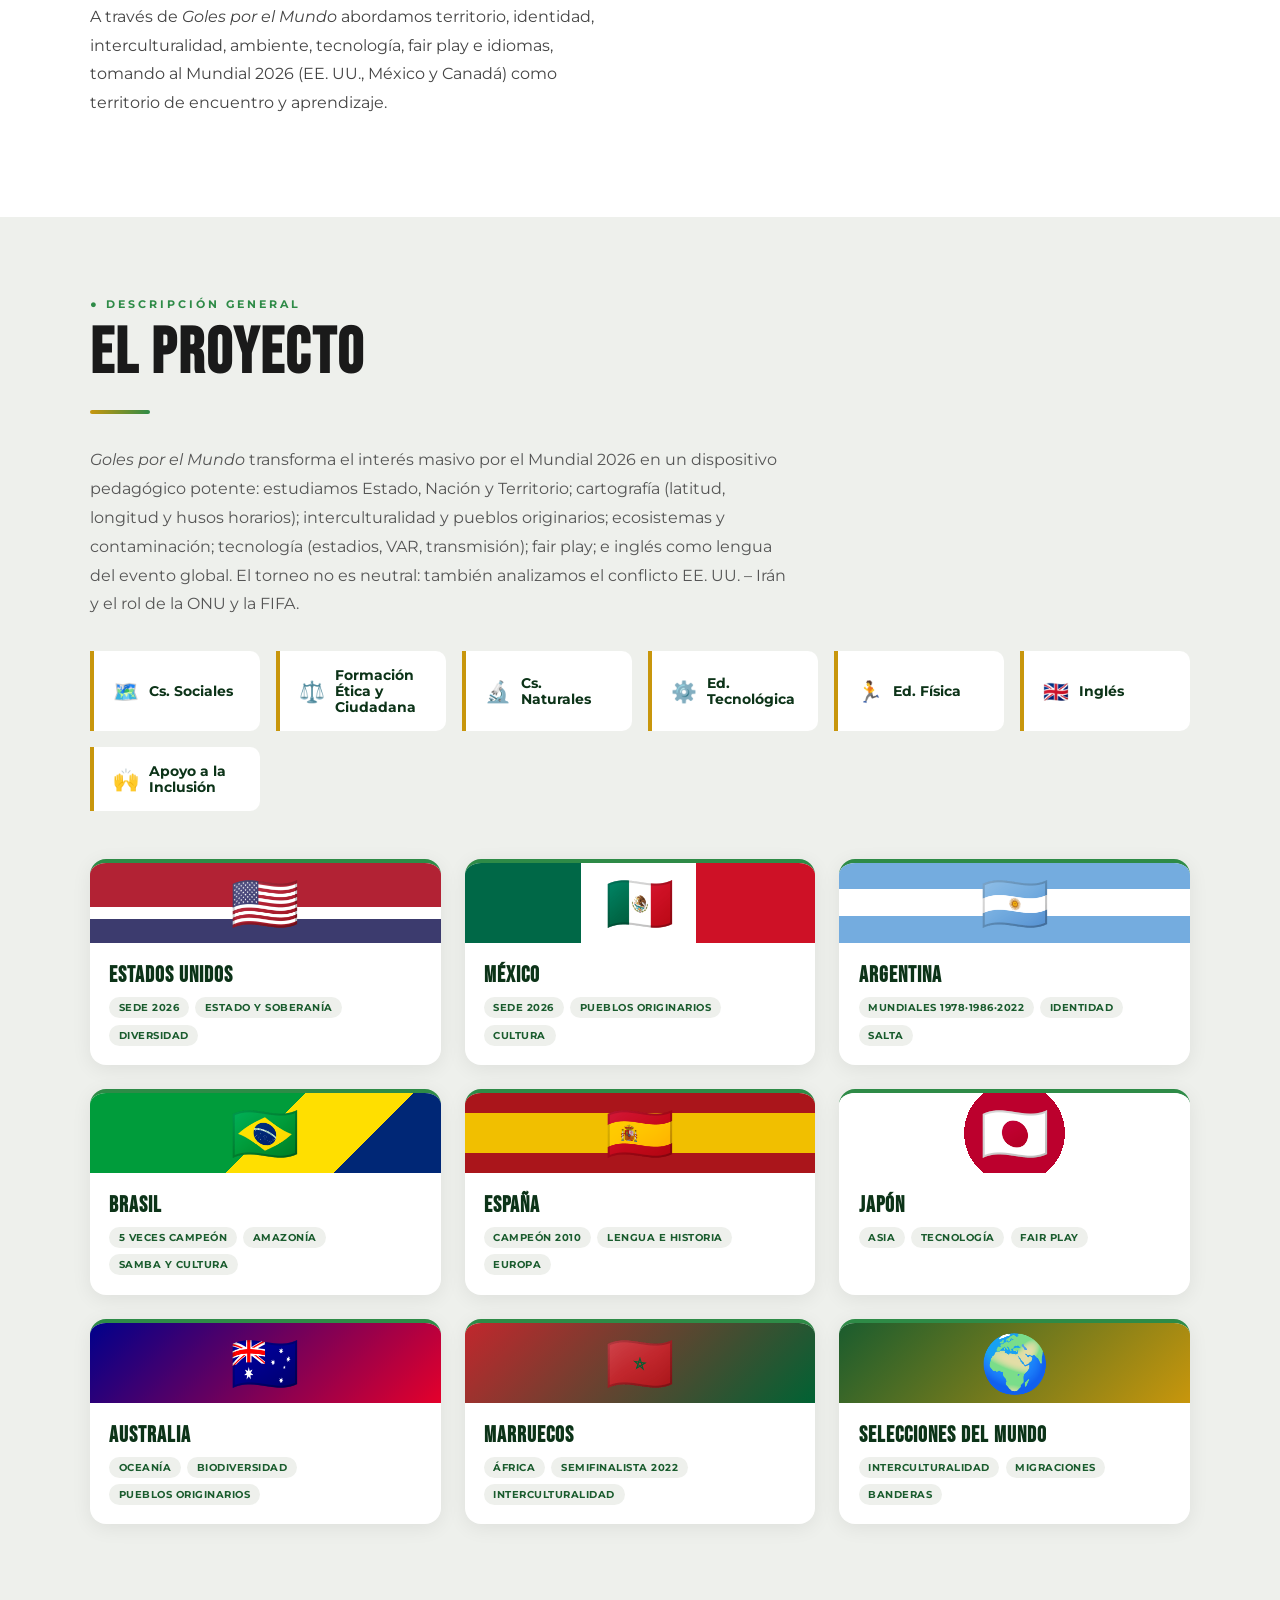
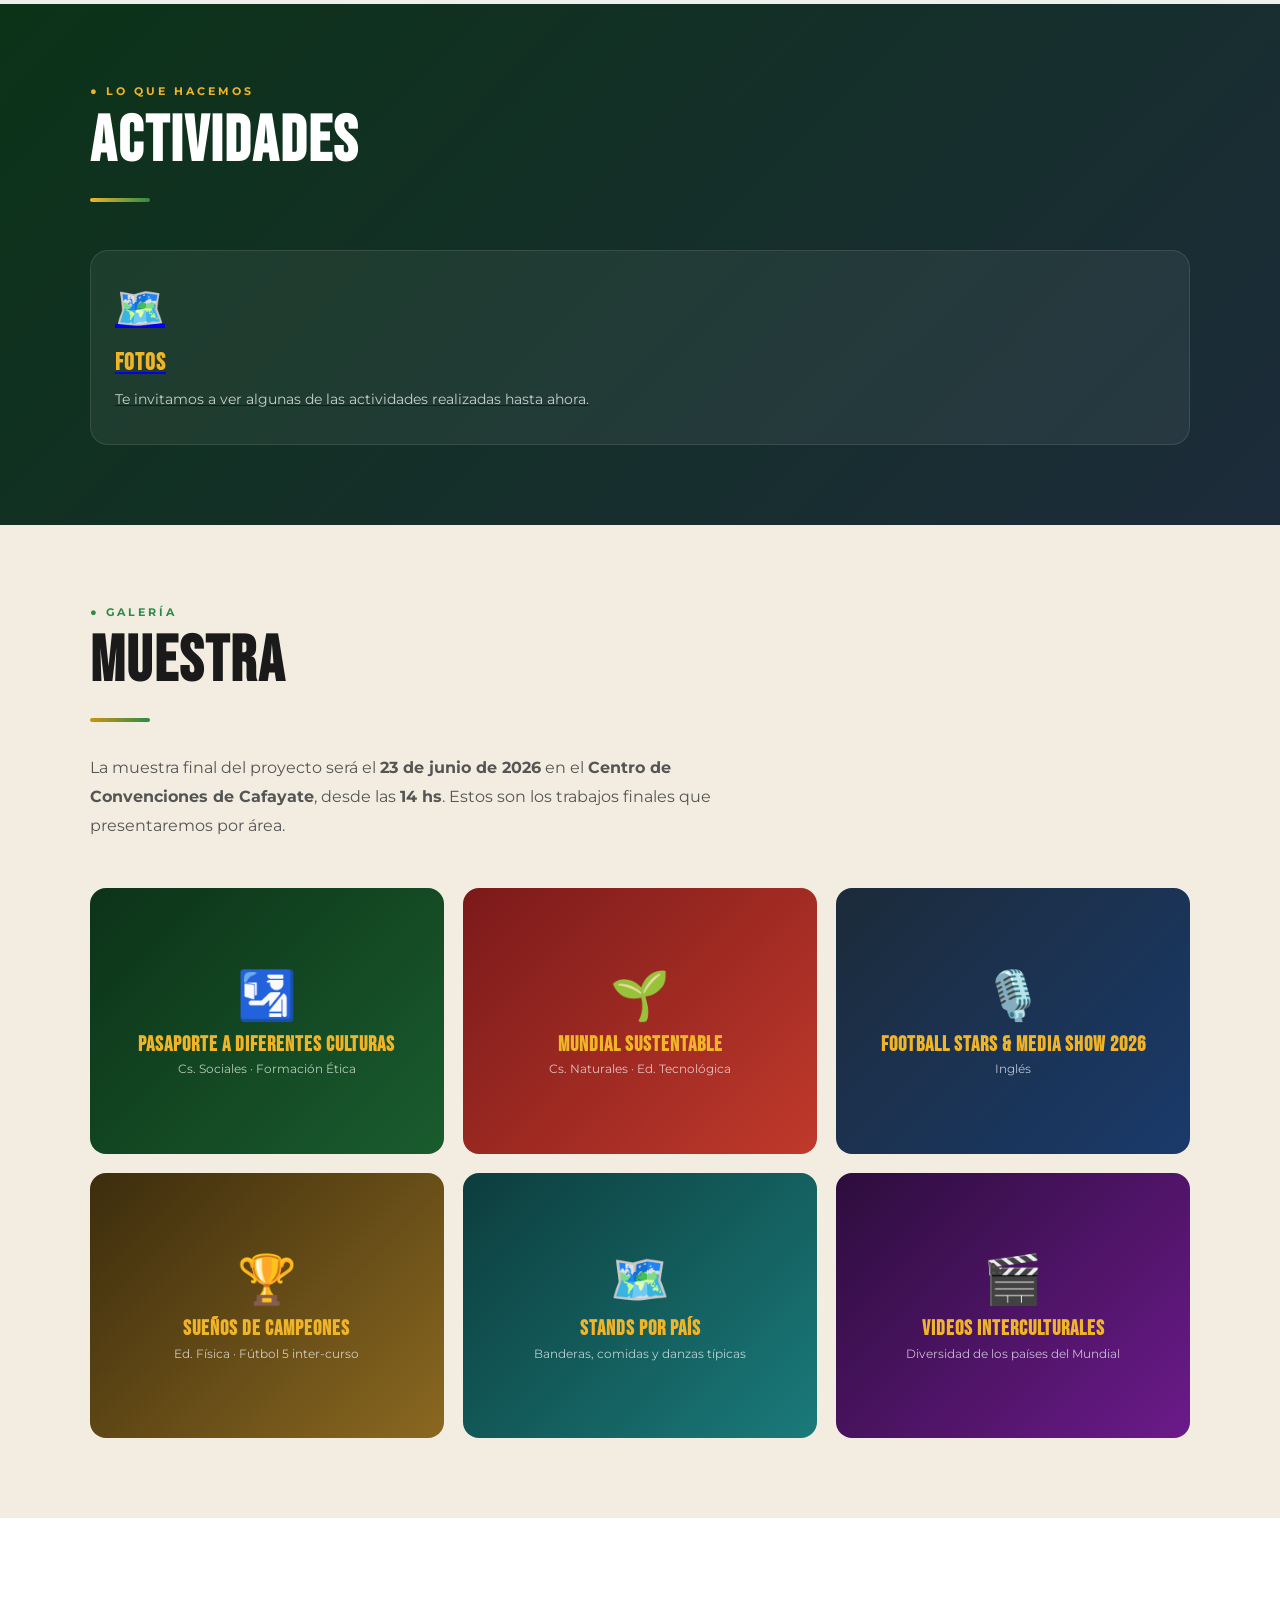
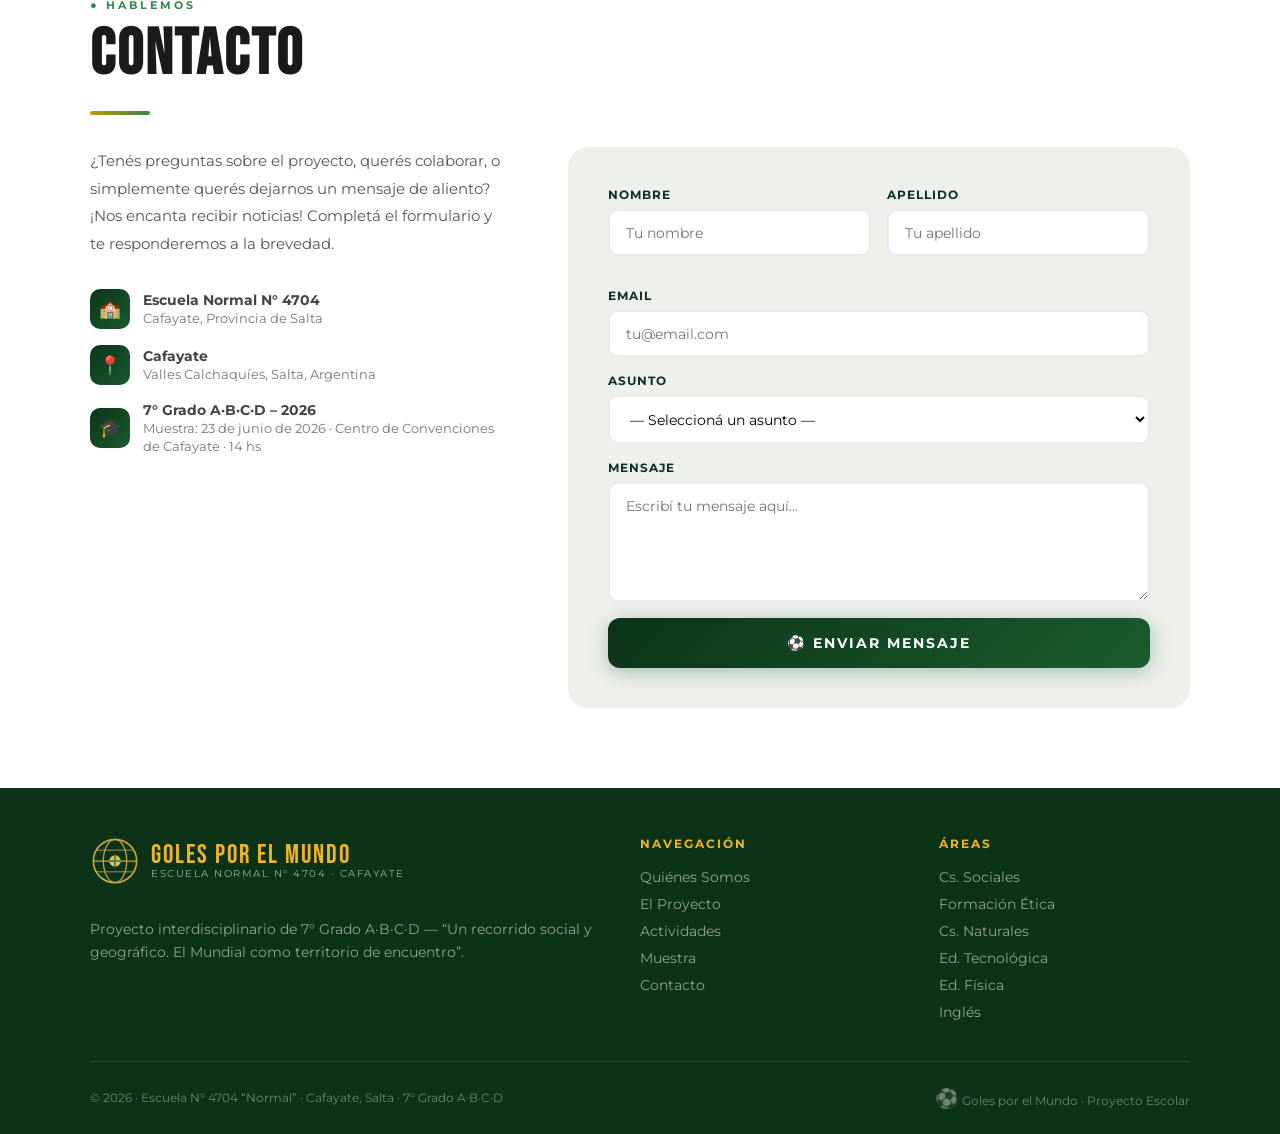
==== commit e439b598: "version 23 Updated project description and added new activities section with links. Changed button f" ====
--- a/index.html
+++ b/index.html
@@ -933,7 +933,7 @@
 
     <h1>GOLES<span>POR EL MUNDO</span></h1>
     <p class="hero-subtitle">
-      “Un recorrido social y geográfico. El Mundial como territorio de encuentro”. Un proyecto interdisciplinario de 7° Grado de la Escuela N° 4704 “Normal” de Cafayate, Salta, que integra Ciencias Sociales, Formación Ética, Ciencias Naturales, Educación Tecnológica, Educación Física e Inglés a partir del Mundial 2026.
+      “Un recorrido social y geográfico. El Mundial como territorio de encuentro”. Un proyecto interdisciplinario de 7° Grado de la Escuela N° 4704 “Normal” de Cafayate, Salta, que integra Ciencias Sociales, Formación Ética, Ciencias Naturales, Educación Tecnológica, Educación Física, Inglés y Docencia de Apoyo a la Inclusión a partir del Mundial 2026.
     </p>
     <a href="#proyecto" class="hero-cta">Conocé el Proyecto</a>
   </div>
@@ -1005,6 +1005,7 @@
       <div class="materia-item"><span class="icon">⚙️</span> Ed. Tecnológica</div>
       <div class="materia-item"><span class="icon">🏃</span> Ed. Física</div>
       <div class="materia-item"><span class="icon">🇬🇧</span> Inglés</div>
+      <div class="materia-item"><span class="icon">🙌</span> Apoyo a la Inclusión</div>
     </div>
 
     <div class="proyecto-grid" id="paises">
@@ -1119,47 +1120,16 @@
     <h2 class="section-title">Actividades</h2>
     <div class="divider"></div>
 
-    <div class="actividades-grid">
-      <div class="act-card">
-        <div class="act-icon">🗺️</div>
-        <h3>Cartografía del Mundial</h3>
-        <p>Localizamos sedes con latitud, longitud y husos horarios. Comparamos relieves y climas de EE. UU., México y Canadá con la provincia de Salta usando Google Earth y planisferios.</p>
-      </div>
-      <div class="act-card">
-        <div class="act-icon">🛂</div>
-        <h3>Pasaporte a Diferentes Culturas</h3>
-        <p>Investigamos identidad, pueblos originarios, símbolos, comidas y danzas típicas de los países participantes para armar nuestros pasaportes interculturales.</p>
-      </div>
-      <div class="act-card">
-        <div class="act-icon">⚖️</div>
-        <h3>Fair Play y Ciudadanía</h3>
-        <p>Comparamos el reglamento FIFA con la Constitución Nacional. Debatimos sobre racismo, xenofobia y “Say No to Racism”. Aplicamos el “VAR de la Convivencia” en el aula.</p>
-      </div>
-      <div class="act-card">
-        <div class="act-icon">🌱</div>
-        <h3>Mundial Sustentable</h3>
-        <p>Simulamos ser el comité organizador de un Mundial que contamine lo menos posible: analizamos energía, materiales, separación de mezclas y los tres tipos de contaminación (aire, agua, suelo).</p>
-      </div>
-      <div class="act-card">
-        <div class="act-icon">📡</div>
-        <h3>Tecnología del Mundial</h3>
-        <p>Analizamos estadios, indumentaria, VAR y transmisión como sistemas tecnológicos con flujos de materia, energía e información, y el paso del control manual a la automatización.</p>
-      </div>
-      <div class="act-card">
-        <div class="act-icon">🎙️</div>
-        <h3>Football Stars & Media Show</h3>
-        <p>En inglés: “Meet the Players”, conferencias de prensa simuladas, relatos de partidos, noticias deportivas y diseño del “World Cup Poster 2026”.</p>
-      </div>
-      <div class="act-card">
-        <div class="act-icon">⚽</div>
-        <h3>Sueños de Campeones</h3>
-        <p>Campeonato interno de fútbol 5 entre 7° A · B · C · D (mixto), donde cada curso representa a un país. Trabajamos pase, recepción, drible y, sobre todo, juego limpio.</p>
-      </div>
-      <div class="act-card">
-        <div class="act-icon">🕊️</div>
-        <h3>Asamblea de Naciones</h3>
-        <p>Simulamos una asamblea de los países del Mundial para debatir soberanía, alianzas internacionales y el conflicto EE. UU. – Irán a partir del rol de la ONU y la FIFA.</p>
-      </div>
+    <a href="./actividades.html">
+      <div class="actividades-grid">
+        <div class="act-card">
+          <div class="act-icon">🗺️</div>
+          <h3>Fotos </h3>
+          <p>Te invitamos a ver algunas de las actividades realizadas hasta ahora.</p>
+        </div>
+      </div>
+    </a>
+      
     </div>
   </div>
 </section>
@@ -1294,7 +1264,9 @@
           <label>Mensaje</label>
           <textarea placeholder="Escribí tu mensaje aquí..." id="mensaje"></textarea>
         </div>
-        <button class="btn-enviar" onclick="enviarMensaje()">⚽ Enviar Mensaje</button>
+        <button type="button" class="btn-enviar" onclick="enviarMensajeWhatsApp()">
+            ⚽ Enviar Mensaje
+        </button>
         <div class="success-msg" id="successMsg">
           ✅ ¡Mensaje recibido! Te responderemos pronto. ¡Gracias!
         </div>
@@ -1429,6 +1401,49 @@
     el.style.transition = 'opacity 0.5s ease, transform 0.5s ease';
     observer.observe(el);
   });
+
+
+function enviarMensajeWhatsApp() {
+
+    const nombre = document.getElementById("nombre").value.trim();
+    const apellido = document.getElementById("apellido").value.trim();
+    const email = document.getElementById("email").value.trim();
+    const asunto = document.getElementById("asunto").value;
+    const mensaje = document.getElementById("mensaje").value.trim();
+
+    if (!nombre || !apellido || !email || !asunto || !mensaje) {
+        alert("Por favor completá todos los campos.");
+        return;
+    }
+
+    const texto =
+`⚽ *Nuevo mensaje desde la web*
+
+👤 *Nombre:* ${nombre}
+👤 *Apellido:* ${apellido}
+📧 *Email:* ${email}
+📌 *Asunto:* ${asunto}
+
+💬 *Mensaje:*
+${mensaje}`;
+
+    // Número de WhatsApp (Argentina)
+    const telefono = "543876411619";
+
+    const url = `https://wa.me/${telefono}?text=${encodeURIComponent(texto)}`;
+
+    window.open(url, "_blank");
+
+    document.getElementById("successMsg").style.display = "block";
+}
+
+document.getElementById("nombre").value = "";
+document.getElementById("apellido").value = "";
+document.getElementById("email").value = "";
+document.getElementById("asunto").selectedIndex = 0;
+document.getElementById("mensaje").value = "";
+
+
 </script>
 </body>
 </html>
